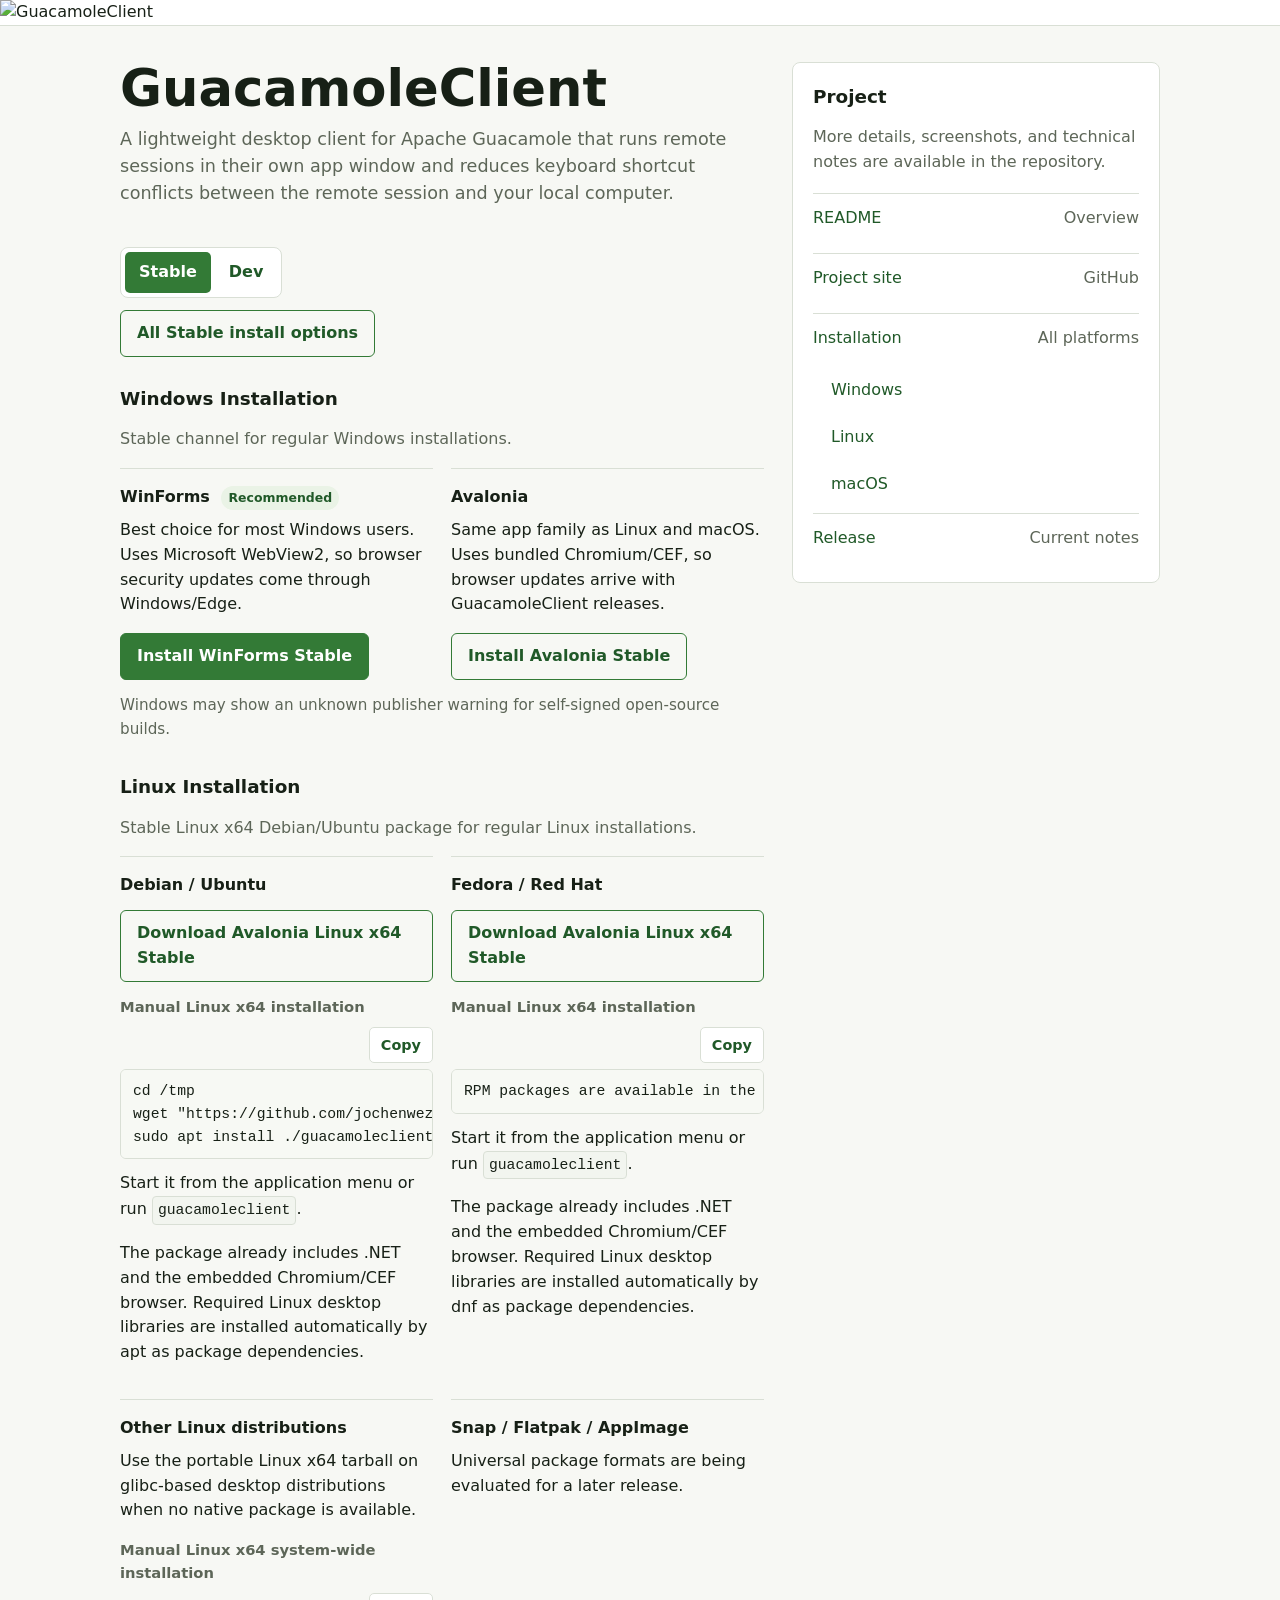
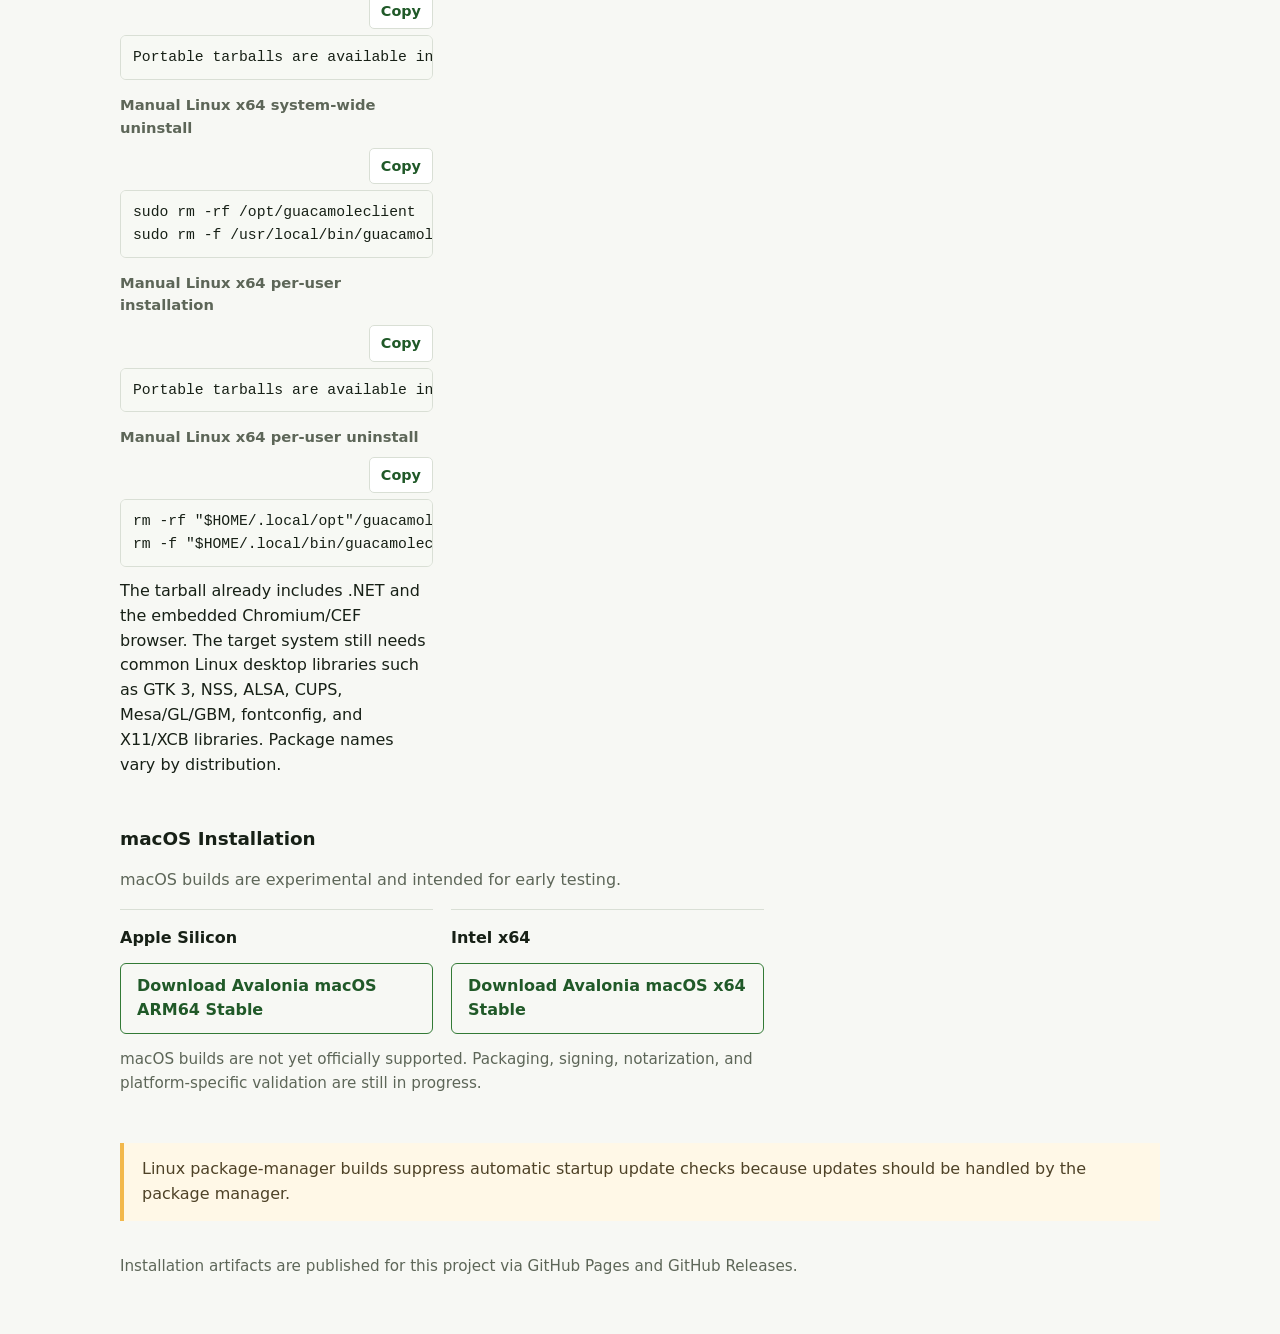
==== docs/clickonce/index.html @ 6670139f "Add all install options release link" ====
<!doctype html>
<html lang="en">
  <head>
    <meta charset="utf-8" />
    <meta name="viewport" content="width=device-width, initial-scale=1" />
    <link rel="icon" href="./favicon.ico" sizes="any" />
    <link rel="icon" href="./favicon.svg" type="image/svg+xml" />
    <link rel="apple-touch-icon" href="./apple-touch-icon.png" />
    <link rel="manifest" href="./site.webmanifest" />
    <title>GuacamoleClient</title>
    <style>
      :root {
        color-scheme: light;
        --ink: #172016;
        --muted: #5d6658;
        --line: #d9dfd5;
        --page: #f7f8f4;
        --panel: #ffffff;
        --green: #337a36;
        --green-dark: #205928;
        --gold: #f2b84b;
      }

      * {
        box-sizing: border-box;
      }

      body {
        margin: 0;
        background: var(--page);
        color: var(--ink);
        font-family: "Segoe UI", system-ui, -apple-system, BlinkMacSystemFont, sans-serif;
        line-height: 1.55;
      }

      a {
        color: var(--green-dark);
      }

      .hero {
        border-bottom: 1px solid var(--line);
        background: var(--panel);
      }

      .hero img {
        display: block;
        width: min(100%, 1280px);
        height: auto;
        margin: 0 auto;
      }

      main {
        width: min(1040px, calc(100% - 32px));
        margin: 0 auto;
        padding: 36px 0 56px;
      }

      .intro {
        display: grid;
        grid-template-columns: minmax(0, 1.4fr) minmax(280px, 0.8fr);
        gap: 28px;
        align-items: start;
      }

      h1 {
        margin: 0 0 10px;
        font-size: clamp(2rem, 4vw, 3.7rem);
        line-height: 1.05;
        letter-spacing: 0;
      }

      h2 {
        margin: 0 0 14px;
        font-size: 1.15rem;
      }

      p {
        margin: 0 0 16px;
      }

      .lead {
        max-width: 68ch;
        color: var(--muted);
        font-size: 1.1rem;
      }

      .actions {
        display: flex;
        flex-wrap: wrap;
        gap: 12px;
        margin-top: 12px;
      }

      .windows-options {
        display: grid;
        grid-template-columns: repeat(auto-fit, minmax(260px, 1fr));
        gap: 18px;
        margin-top: 16px;
      }

      .client-option {
        border-top: 1px solid var(--line);
        padding-top: 16px;
      }

      .client-option h3 {
        margin: 0 0 8px;
        font-size: 1rem;
      }

      .badge {
        display: inline-block;
        margin-left: 6px;
        padding: 2px 7px;
        border-radius: 999px;
        background: #eaf3e6;
        color: var(--green-dark);
        font-size: 0.78rem;
        font-weight: 700;
      }

      .channel-tabs {
        display: inline-flex;
        gap: 4px;
        margin: 24px 0 0;
        padding: 4px;
        border: 1px solid var(--line);
        border-radius: 8px;
        background: var(--panel);
      }

      .channel-tab {
        min-height: 38px;
        padding: 8px 14px;
        border: 0;
        border-radius: 5px;
        background: transparent;
        color: var(--green-dark);
        cursor: pointer;
        font: inherit;
        font-weight: 650;
      }

      .channel-tab[aria-selected="true"] {
        background: var(--green);
        color: #fff;
      }

      .button {
        display: inline-flex;
        align-items: center;
        justify-content: center;
        min-height: 44px;
        padding: 10px 16px;
        border: 1px solid var(--green);
        border-radius: 6px;
        background: var(--green);
        color: #fff;
        font-weight: 650;
        text-decoration: none;
      }

      .button.secondary {
        background: transparent;
        color: var(--green-dark);
      }

      .update-status {
        margin: 0 0 14px;
        color: var(--green);
        font-weight: 700;
      }

      .panel {
        border: 1px solid var(--line);
        border-radius: 8px;
        background: var(--panel);
        padding: 20px;
      }

      .panel p {
        color: var(--muted);
      }

      .install {
        margin-top: 28px;
      }

      .linux-install {
        margin-top: 32px;
      }

      .channel-summary {
        margin-bottom: 12px;
        color: var(--muted);
      }

      .inline-note {
        margin-top: 14px;
        color: var(--muted);
        font-size: 0.95rem;
      }

      .distro-grid {
        display: grid;
        grid-template-columns: repeat(auto-fit, minmax(260px, 1fr));
        gap: 18px;
        margin-top: 16px;
      }

      .distro {
        border-top: 1px solid var(--line);
        padding-top: 16px;
      }

      .distro h3 {
        margin: 0 0 8px;
        font-size: 1rem;
      }

      .command-title {
        margin: 14px 0 4px;
        color: var(--muted);
        font-size: 0.92rem;
        font-weight: 700;
      }

      .command-header {
        display: flex;
        justify-content: flex-end;
        margin: 8px 0 -6px;
      }

      .copy-button {
        min-height: 34px;
        padding: 6px 11px;
        border: 1px solid var(--line);
        border-radius: 5px;
        background: var(--panel);
        color: var(--green-dark);
        cursor: pointer;
        font: inherit;
        font-size: 0.9rem;
        font-weight: 650;
      }

      .copy-button:focus-visible {
        outline: 3px solid rgba(51, 122, 54, 0.28);
        outline-offset: 2px;
      }

      code {
        display: inline-block;
        max-width: 100%;
        padding: 2px 5px;
        border: 1px solid var(--line);
        border-radius: 4px;
        background: #f2f5ef;
        overflow-wrap: anywhere;
        font-family: "Cascadia Mono", "Consolas", monospace;
        font-size: 0.92em;
      }

      pre {
        margin: 12px 0;
        max-width: 100%;
        overflow-x: auto;
        border: 1px solid var(--line);
        border-radius: 6px;
        background: #f7f9f4;
        padding: 10px 12px;
      }

      pre code {
        display: block;
        border: 0;
        padding: 0;
        background: transparent;
        white-space: pre;
        overflow-wrap: normal;
      }

      ol {
        margin: 8px 0 0;
        padding-left: 22px;
      }

      li {
        margin-bottom: 8px;
      }

      .links {
        display: grid;
        gap: 10px;
        margin-top: 18px;
      }

      .links a {
        display: flex;
        justify-content: space-between;
        gap: 18px;
        padding: 12px 0;
        border-top: 1px solid var(--line);
        text-decoration: none;
      }

      .links a.sub-link {
        padding: 6px 0 6px 18px;
        border-top: 0;
      }

      .links span {
        color: var(--muted);
      }

      .note {
        margin-top: 32px;
        border-left: 4px solid var(--gold);
        padding: 14px 18px;
        background: #fff8e7;
        color: #4e4227;
      }

      footer {
        margin-top: 34px;
        color: var(--muted);
        font-size: 0.95rem;
      }

      @media (max-width: 760px) {
        .intro {
          grid-template-columns: 1fr;
        }

        main {
          width: min(100% - 24px, 1040px);
          padding-top: 24px;
        }
      }
    </style>
  </head>
  <body>
    <header class="hero">
      <img src="./assets/guac-client-app_banner_1280x640.png" alt="GuacamoleClient" />
    </header>

    <main>
      <section class="intro" aria-labelledby="page-title">
        <div>
          <h1 id="page-title">GuacamoleClient</h1>
          <p class="lead">
            A lightweight desktop client for Apache Guacamole that runs remote sessions in their own app window and reduces keyboard shortcut conflicts between the remote session and your local computer.
          </p>

          <div class="channel-tabs" role="tablist" aria-label="Installation channel">
            <button id="channel-stable" class="channel-tab" type="button" role="tab" aria-selected="true" data-select-channel="stable">Stable</button>
            <button id="channel-dev" class="channel-tab" type="button" role="tab" aria-selected="false" data-select-channel="dev">Dev</button>
          </div>
          <div class="actions">
            <a id="all-install-options-link" class="button secondary" href="https://github.com/jochenwezel/GuacamoleClient/releases">All install options</a>
          </div>

          <section class="install" aria-labelledby="windows-install-title">
            <p id="update-status" class="update-status" hidden></p>
            <h2 id="windows-install-title">Windows Installation</h2>
            <p id="windows-channel-summary" class="channel-summary">Stable channel for regular Windows installations.</p>
            <div class="windows-options" aria-label="Windows installation options">
              <section class="client-option" aria-labelledby="windows-winforms-title">
                <h3 id="windows-winforms-title">WinForms <span class="badge">Recommended</span></h3>
                <p>Best choice for most Windows users. Uses Microsoft WebView2, so browser security updates come through Windows/Edge.</p>
                <div class="actions">
                  <a id="install-clickonce" class="button" data-channel-link="winforms" href="./clickonce/stable/GuacamoleClient.application">Install WinForms Stable</a>
                </div>
              </section>
              <section class="client-option" aria-labelledby="windows-avalonia-title">
                <h3 id="windows-avalonia-title">Avalonia</h3>
                <p>Same app family as Linux and macOS. Uses bundled Chromium/CEF, so browser updates arrive with GuacamoleClient releases.</p>
                <div class="actions">
                  <a id="windows-avalonia-link" class="button secondary" href="./clickonce/avalonia/stable/GuacamoleClient-Avalonia.application">Install Avalonia Stable</a>
                </div>
              </section>
            </div>
            <p class="inline-note">Windows may show an unknown publisher warning for self-signed open-source builds.</p>
          </section>

          <section class="linux-install" aria-labelledby="linux-install-title">
            <h2 id="linux-install-title">Linux Installation</h2>
            <p id="linux-channel-summary" class="channel-summary">Stable Debian/Ubuntu package for regular Linux installations.</p>
            <div class="distro-grid">
              <section class="distro" aria-labelledby="linux-debian-title">
                <h3 id="linux-debian-title">Debian / Ubuntu</h3>
                <div class="actions">
                  <a id="linux-release-link" class="button secondary" href="https://github.com/jochenwezel/GuacamoleClient/releases">Download Avalonia Linux x64 Stable</a>
                </div>
                <p class="command-title">Manual Linux x64 installation</p>
                <div class="command-header">
                  <button id="copy-linux-command" class="copy-button" type="button" data-default-label="Copy" data-copied-label="Copied">Copy</button>
                </div>
                <pre><code id="linux-debian-command" data-fallback-stable-command='cd /tmp
wget "https://github.com/jochenwezel/GuacamoleClient/releases/download/__AVALONIA_DEB_RELEASE_TAG__/guacamoleclient-avalonia___AVALONIA_DEB_VERSION___amd64.deb"
sudo apt install ./guacamoleclient-avalonia___AVALONIA_DEB_VERSION___amd64.deb' data-fallback-dev-command='Open the latest preview release on GitHub and download the guacamoleclient-avalonia_*_amd64.deb asset.
Then run:
sudo apt install ./guacamoleclient-avalonia_*_amd64.deb'>cd /tmp
wget "https://github.com/jochenwezel/GuacamoleClient/releases/download/__AVALONIA_DEB_RELEASE_TAG__/guacamoleclient-avalonia___AVALONIA_DEB_VERSION___amd64.deb"
sudo apt install ./guacamoleclient-avalonia___AVALONIA_DEB_VERSION___amd64.deb</code></pre>
                <p>Start it from the application menu or run <code>guacamoleclient</code>.</p>
                <p>The package already includes .NET and the embedded Chromium/CEF browser. Required Linux desktop libraries are installed automatically by apt as package dependencies.</p>
              </section>

              <section class="distro" aria-labelledby="linux-rpm-title">
                <h3 id="linux-rpm-title">Fedora / Red Hat</h3>
                <div class="actions">
                  <a id="linux-rpm-release-link" class="button secondary" href="https://github.com/jochenwezel/GuacamoleClient/releases">Download Avalonia Linux x64 Dev</a>
                </div>
                <p class="command-title">Manual Linux x64 installation</p>
                <div class="command-header">
                  <button id="copy-linux-rpm-command" class="copy-button" type="button" data-default-label="Copy" data-copied-label="Copied">Copy</button>
                </div>
                <pre><code id="linux-rpm-command" data-fallback-stable-command='RPM packages are available in the Dev channel for testing. Stable RPM packages will appear here after the next Stable release.' data-fallback-dev-command='Open the latest preview release on GitHub and download the guacamoleclient-avalonia-*.x86_64.rpm asset.
Then run:
sudo dnf install ./guacamoleclient-avalonia-*.x86_64.rpm'>RPM packages are available in the Dev channel for testing. Stable RPM packages will appear here after the next Stable release.</code></pre>
                <p>Start it from the application menu or run <code>guacamoleclient</code>.</p>
                <p>The package already includes .NET and the embedded Chromium/CEF browser. Required Linux desktop libraries are installed automatically by dnf as package dependencies.</p>
              </section>

              <section class="distro" aria-labelledby="linux-arch-title">
                <h3 id="linux-arch-title">Other Linux distributions</h3>
                <p>Use the portable Linux x64 tarball on glibc-based desktop distributions when no native package is available.</p>
                <p class="command-title">Manual Linux x64 system-wide installation</p>
                <div class="command-header">
                  <button id="copy-linux-tarball-command" class="copy-button" type="button" data-default-label="Copy" data-copied-label="Copied">Copy</button>
                </div>
                <pre><code id="linux-tarball-command" data-fallback-stable-command='Portable tarballs are available in the Dev channel for testing. Stable tarballs will appear here after the next Stable release.' data-fallback-dev-command='Open the latest preview release on GitHub and download the guacamoleclient-avalonia-linux-x64-*.tar.gz asset.
Then extract it and run:
sudo mkdir -p /opt/guacamoleclient
sudo tar -xzf guacamoleclient-avalonia-linux-x64-*.tar.gz -C /opt/guacamoleclient --strip-components=1
sudo ln -sfn /opt/guacamoleclient/guacamoleclient /usr/local/bin/guacamoleclient
guacamoleclient'>Portable tarballs are available in the Dev channel for testing. Stable tarballs will appear here after the next Stable release.</code></pre>
                <p class="command-title">Manual Linux x64 system-wide uninstall</p>
                <div class="command-header">
                  <button id="copy-linux-tarball-uninstall-command" class="copy-button" type="button" data-default-label="Copy" data-copied-label="Copied">Copy</button>
                </div>
                <pre><code id="linux-tarball-uninstall-command">sudo rm -rf /opt/guacamoleclient
sudo rm -f /usr/local/bin/guacamoleclient</code></pre>
                <p class="command-title">Manual Linux x64 per-user installation</p>
                <div class="command-header">
                  <button id="copy-linux-tarball-user-command" class="copy-button" type="button" data-default-label="Copy" data-copied-label="Copied">Copy</button>
                </div>
                <pre><code id="linux-tarball-user-command" data-fallback-stable-command='Portable tarballs are available in the Dev channel for testing. Stable tarballs will appear here after the next Stable release.' data-fallback-dev-command='Open the latest preview release on GitHub and download the guacamoleclient-avalonia-linux-x64-*.tar.gz asset.
Then extract it and run:
mkdir -p "$HOME/.local/opt" "$HOME/.local/bin"
tar -xzf guacamoleclient-avalonia-linux-x64-*.tar.gz -C "$HOME/.local/opt"
ln -sfn "$HOME/.local/opt"/guacamoleclient-avalonia-linux-x64-*/guacamoleclient "$HOME/.local/bin/guacamoleclient"
"$HOME/.local/bin/guacamoleclient"'>Portable tarballs are available in the Dev channel for testing. Stable tarballs will appear here after the next Stable release.</code></pre>
                <p class="command-title">Manual Linux x64 per-user uninstall</p>
                <div class="command-header">
                  <button id="copy-linux-tarball-user-uninstall-command" class="copy-button" type="button" data-default-label="Copy" data-copied-label="Copied">Copy</button>
                </div>
                <pre><code id="linux-tarball-user-uninstall-command">rm -rf "$HOME/.local/opt"/guacamoleclient-avalonia-linux-x64-*
rm -f "$HOME/.local/bin/guacamoleclient"</code></pre>
                <p>The tarball already includes .NET and the embedded Chromium/CEF browser. The target system still needs common Linux desktop libraries such as GTK 3, NSS, ALSA, CUPS, Mesa/GL/GBM, fontconfig, and X11/XCB libraries. Package names vary by distribution.</p>
              </section>

              <section class="distro" aria-labelledby="linux-universal-title">
                <h3 id="linux-universal-title">Snap / Flatpak / AppImage</h3>
                <p>Universal package formats are being evaluated for a later release.</p>
              </section>
            </div>
          </section>

          <section class="linux-install" aria-labelledby="macos-install-title">
            <h2 id="macos-install-title">macOS Installation</h2>
            <p id="macos-channel-summary" class="channel-summary">macOS builds are experimental and intended for early testing.</p>
            <div class="distro-grid">
              <section class="distro" aria-labelledby="macos-arm64-title">
                <h3 id="macos-arm64-title">Apple Silicon</h3>
                <div class="actions">
                  <a id="macos-arm64-link" class="button secondary" href="https://github.com/jochenwezel/GuacamoleClient/releases">Download Avalonia macOS ARM64 Stable</a>
                </div>
              </section>

              <section class="distro" aria-labelledby="macos-x64-title">
                <h3 id="macos-x64-title">Intel x64</h3>
                <div class="actions">
                  <a id="macos-x64-link" class="button secondary" href="https://github.com/jochenwezel/GuacamoleClient/releases">Download Avalonia macOS x64 Stable</a>
                </div>
              </section>
            </div>
            <p class="inline-note">macOS builds are not yet officially supported. Packaging, signing, notarization, and platform-specific validation are still in progress.</p>
          </section>
        </div>

        <aside class="panel" aria-labelledby="resources-title">
          <h2 id="resources-title">Project</h2>
          <p>More details, screenshots, and technical notes are available in the repository.</p>
          <div class="links">
            <a href="https://github.com/jochenwezel/GuacamoleClient#readme">README <span>Overview</span></a>
            <a href="https://github.com/jochenwezel/GuacamoleClient">Project site <span>GitHub</span></a>
            <a href="./INSTALL.md">Installation <span>All platforms</span></a>
            <a class="sub-link" href="./install-windows.md">Windows</a>
            <a class="sub-link" href="./install-linux.md">Linux</a>
            <a class="sub-link" href="./install-mac.md">macOS</a>
            <a href="./RELEASE.md">Release <span>Current notes</span></a>
          </div>
        </aside>
      </section>

      <section class="note" aria-label="Linux package-manager note">
        Linux package-manager builds suppress automatic startup update checks because updates should be handled by the package manager.
      </section>

      <footer>
        Installation artifacts are published for this project via GitHub Pages and GitHub Releases.
      </footer>
    </main>
    <script>
      (() => {
        const params = new URLSearchParams(window.location.search);
        const statusEl = document.getElementById("update-status");
        const channelTabs = Array.from(document.querySelectorAll("[data-select-channel]"));
        const allInstallOptionsLink = document.getElementById("all-install-options-link");
        const clickOnceButton = document.getElementById("install-clickonce");
        const windowsAvaloniaLink = document.getElementById("windows-avalonia-link");
        const windowsSummary = document.getElementById("windows-channel-summary");
        const linuxSummary = document.getElementById("linux-channel-summary");
        const macosSummary = document.getElementById("macos-channel-summary");
        const linuxCommand = document.getElementById("linux-debian-command");
        const linuxRpmCommand = document.getElementById("linux-rpm-command");
        const linuxTarballCommand = document.getElementById("linux-tarball-command");
        const linuxTarballUserCommand = document.getElementById("linux-tarball-user-command");
        const linuxTarballUninstallCommand = document.getElementById("linux-tarball-uninstall-command");
        const linuxTarballUserUninstallCommand = document.getElementById("linux-tarball-user-uninstall-command");
        const linuxReleaseLink = document.getElementById("linux-release-link");
        const linuxRpmReleaseLink = document.getElementById("linux-rpm-release-link");
        const macosArm64Link = document.getElementById("macos-arm64-link");
        const macosX64Link = document.getElementById("macos-x64-link");
        const copyLinuxCommandButton = document.getElementById("copy-linux-command");
        const copyLinuxRpmCommandButton = document.getElementById("copy-linux-rpm-command");
        const copyLinuxTarballCommandButton = document.getElementById("copy-linux-tarball-command");
        const copyLinuxTarballUserCommandButton = document.getElementById("copy-linux-tarball-user-command");
        const copyLinuxTarballUninstallCommandButton = document.getElementById("copy-linux-tarball-uninstall-command");
        const copyLinuxTarballUserUninstallCommandButton = document.getElementById("copy-linux-tarball-user-uninstall-command");
        const requestedChannel = params.get("channel") === "dev" ? "dev" : "stable";

        let updateMetadata = null;

        const channelText = {
          stable: {
            clickOnceLabel: "Install WinForms Stable",
            windowsSummary: "Stable channel for regular Windows installations.",
            linuxSummary: "Stable Linux x64 Debian/Ubuntu package for regular Linux installations.",
            macosSummary: "macOS builds are experimental and intended for early testing.",
            linuxCommand: linuxCommand?.dataset.fallbackStableCommand || "",
            linuxRpmCommand: linuxRpmCommand?.dataset.fallbackStableCommand || "",
            linuxTarballCommand: linuxTarballCommand?.dataset.fallbackStableCommand || "",
            linuxTarballUserCommand: linuxTarballUserCommand?.dataset.fallbackStableCommand || "",
          },
          dev: {
            clickOnceLabel: "Install WinForms Dev",
            windowsSummary: "Dev channel for preview builds and testing.",
            linuxSummary: "Dev Linux x64 builds are published as preview release assets for testing.",
            macosSummary: "macOS builds are experimental and intended for early testing.",
            linuxCommand: linuxCommand?.dataset.fallbackDevCommand || "",
            linuxRpmCommand: linuxRpmCommand?.dataset.fallbackDevCommand || "",
            linuxTarballCommand: linuxTarballCommand?.dataset.fallbackDevCommand || "",
            linuxTarballUserCommand: linuxTarballUserCommand?.dataset.fallbackDevCommand || "",
          },
        };

        const compareVersions = (left, right) => {
          const a = String(left || "").split(".").map(value => Number.parseInt(value, 10) || 0);
          const b = String(right || "").split(".").map(value => Number.parseInt(value, 10) || 0);
          const maxLength = Math.max(a.length, b.length);

          for (let index = 0; index < maxLength; index += 1) {
            const diff = (a[index] || 0) - (b[index] || 0);
            if (diff !== 0) {
              return diff > 0 ? 1 : -1;
            }
          }

          return 0;
        };

        const buildLinuxDebCommand = deployment => {
          const packageUrl = deployment?.packageUrl;
          const packageFileName = deployment?.packageFileName;
          if (!packageUrl || !packageFileName) {
            return null;
          }

          return `cd /tmp
wget "${packageUrl}"
sudo apt install ./${packageFileName}`;
        };

        const hasUsablePackageDeployment = deployment => {
          const packageUrl = deployment?.packageUrl || "";
          const packageFileName = deployment?.packageFileName || "";
          const releaseTag = deployment?.releaseTag || "";

          return packageUrl
            && packageFileName
            && !packageUrl.includes("vunknown")
            && !packageFileName.includes("unknown")
            && releaseTag !== "vunknown";
        };

        const buildReleaseUrl = version => {
          if (!version || version === "unknown") {
            return "https://github.com/jochenwezel/GuacamoleClient/releases";
          }

          return `https://github.com/jochenwezel/GuacamoleClient/releases/tag/${version}`;
        };

        const buildLinuxRpmCommand = deployment => {
          if (!hasUsablePackageDeployment(deployment)) {
            return null;
          }

          const packageUrl = deployment.packageUrl;
          const packageFileName = deployment.packageFileName;
          return `cd /tmp
wget "${packageUrl}"
sudo dnf install ./${packageFileName}`;
        };

        const buildLinuxTarballCommand = deployment => {
          if (!hasUsablePackageDeployment(deployment)) {
            return null;
          }

          const packageUrl = deployment.packageUrl;
          const packageFileName = deployment.packageFileName;
          const directoryName = packageFileName.replace(/\.tar\.gz$/, "");
          return `cd /tmp
wget "${packageUrl}"
sudo mkdir -p /opt/guacamoleclient
sudo tar -xzf ${packageFileName} -C /opt/guacamoleclient --strip-components=1
sudo ln -sfn /opt/guacamoleclient/guacamoleclient /usr/local/bin/guacamoleclient
guacamoleclient`;
        };

        const buildLinuxTarballUserCommand = deployment => {
          if (!hasUsablePackageDeployment(deployment)) {
            return null;
          }

          const packageUrl = deployment.packageUrl;
          const packageFileName = deployment.packageFileName;
          const directoryName = packageFileName.replace(/\.tar\.gz$/, "");
          return `cd /tmp
wget "${packageUrl}"
mkdir -p "$HOME/.local/opt" "$HOME/.local/bin"
tar -xzf ${packageFileName} -C "$HOME/.local/opt"
ln -sfn "$HOME/.local/opt/${directoryName}/guacamoleclient" "$HOME/.local/bin/guacamoleclient"
"$HOME/.local/bin/guacamoleclient"`;
        };

        const selectChannel = channel => {
          const selectedChannel = channel === "dev" ? "dev" : "stable";
          const text = channelText[selectedChannel];
          const winformsChannel = updateMetadata?.apps?.winforms?.channels?.[selectedChannel];
          const avaloniaChannel = updateMetadata?.apps?.avalonia?.channels?.[selectedChannel];
          const linuxDebDeployment = avaloniaChannel?.deployments?.["linux-deb-direct"];
          const linuxRpmDeployment = avaloniaChannel?.deployments?.["linux-rpm-direct"];
          const linuxTarballDeployment = avaloniaChannel?.deployments?.["linux-tarball-direct"];
          const macosArm64Deployment = avaloniaChannel?.deployments?.["macos-arm64-zip"];
          const macosX64Deployment = avaloniaChannel?.deployments?.["macos-x64-zip"];

          channelTabs.forEach(tab => {
            tab.setAttribute("aria-selected", tab.dataset.selectChannel === selectedChannel ? "true" : "false");
          });

          if (windowsSummary) {
            windowsSummary.textContent = winformsChannel?.version
              ? `${text.windowsSummary} Current version: v${winformsChannel.version}.`
              : text.windowsSummary;
          }

          if (linuxSummary) {
            linuxSummary.textContent = avaloniaChannel?.version
              ? `${text.linuxSummary} Current version: v${avaloniaChannel.version}.`
              : text.linuxSummary;
          }

          if (macosSummary) {
            macosSummary.textContent = avaloniaChannel?.version
              ? `${text.macosSummary} Current version: v${avaloniaChannel.version}.`
              : text.macosSummary;
          }

          if (allInstallOptionsLink) {
            const releaseVersion = avaloniaChannel?.version || winformsChannel?.version;
            const label = selectedChannel === "dev" ? "All Dev install options" : "All Stable install options";
            allInstallOptionsLink.textContent = releaseVersion
              ? `${label} v${releaseVersion}`
              : label;
            allInstallOptionsLink.href = buildReleaseUrl(releaseVersion);
          }

          if (clickOnceButton) {
            clickOnceButton.textContent = winformsChannel?.version
              ? `${text.clickOnceLabel} v${winformsChannel.version}`
              : text.clickOnceLabel;
            clickOnceButton.href = winformsChannel?.manifestUrl || `./clickonce/${selectedChannel}/GuacamoleClient.application`;
          }

          if (windowsAvaloniaLink) {
            const avaloniaClickOnceDeployment = avaloniaChannel?.deployments?.clickonce;
            const avaloniaLabel = selectedChannel === "dev" ? "Install Avalonia Dev" : "Install Avalonia Stable";
            windowsAvaloniaLink.textContent = avaloniaChannel?.version
              ? `${avaloniaLabel} v${avaloniaChannel.version}`
              : avaloniaLabel;
            windowsAvaloniaLink.href = avaloniaClickOnceDeployment?.manifestUrl || `./clickonce/avalonia/${selectedChannel}/GuacamoleClient-Avalonia.application`;
          }

          if (linuxCommand) {
            linuxCommand.textContent = buildLinuxDebCommand(linuxDebDeployment) || text.linuxCommand;
          }

          if (linuxRpmCommand) {
            linuxRpmCommand.textContent = buildLinuxRpmCommand(linuxRpmDeployment) || text.linuxRpmCommand;
          }

          if (linuxTarballCommand) {
            linuxTarballCommand.textContent = buildLinuxTarballCommand(linuxTarballDeployment) || text.linuxTarballCommand;
          }

          if (linuxTarballUserCommand) {
            linuxTarballUserCommand.textContent = buildLinuxTarballUserCommand(linuxTarballDeployment) || text.linuxTarballUserCommand;
          }

          if (linuxReleaseLink) {
            const linuxPackageLabel = selectedChannel === "dev" ? "Download Avalonia Linux x64 Dev" : "Download Avalonia Linux x64 Stable";
            linuxReleaseLink.textContent = linuxDebDeployment?.packageFileName && avaloniaChannel?.version
              ? `${linuxPackageLabel} v${avaloniaChannel.version} (.deb)`
              : linuxPackageLabel;
            linuxReleaseLink.href = linuxDebDeployment?.packageUrl || avaloniaChannel?.releasesUrl || "https://github.com/jochenwezel/GuacamoleClient/releases";
          }

          if (linuxRpmReleaseLink) {
            const linuxRpmPackageLabel = selectedChannel === "dev" ? "Download Avalonia Linux x64 Dev" : "Download Avalonia Linux x64 Stable";
            linuxRpmReleaseLink.textContent = hasUsablePackageDeployment(linuxRpmDeployment) && avaloniaChannel?.version
              ? `${linuxRpmPackageLabel} v${avaloniaChannel.version} (.rpm)`
              : linuxRpmPackageLabel;
            linuxRpmReleaseLink.href = hasUsablePackageDeployment(linuxRpmDeployment)
              ? linuxRpmDeployment.packageUrl
              : avaloniaChannel?.releasesUrl || "https://github.com/jochenwezel/GuacamoleClient/releases";
          }

          if (macosArm64Link) {
            const macosArm64Label = selectedChannel === "dev" ? "Download Avalonia macOS ARM64 Dev" : "Download Avalonia macOS ARM64 Stable";
            macosArm64Link.textContent = hasUsablePackageDeployment(macosArm64Deployment) && avaloniaChannel?.version
              ? `${macosArm64Label} v${avaloniaChannel.version} (.zip)`
              : macosArm64Label;
            macosArm64Link.href = hasUsablePackageDeployment(macosArm64Deployment)
              ? macosArm64Deployment.packageUrl
              : avaloniaChannel?.releasesUrl || "https://github.com/jochenwezel/GuacamoleClient/releases";
          }

          if (macosX64Link) {
            const macosX64Label = selectedChannel === "dev" ? "Download Avalonia macOS x64 Dev" : "Download Avalonia macOS x64 Stable";
            macosX64Link.textContent = hasUsablePackageDeployment(macosX64Deployment) && avaloniaChannel?.version
              ? `${macosX64Label} v${avaloniaChannel.version} (.zip)`
              : macosX64Label;
            macosX64Link.href = hasUsablePackageDeployment(macosX64Deployment)
              ? macosX64Deployment.packageUrl
              : avaloniaChannel?.releasesUrl || "https://github.com/jochenwezel/GuacamoleClient/releases";
          }
        };

        channelTabs.forEach(tab => {
          tab.addEventListener("click", () => {
            const selectedChannel = tab.dataset.selectChannel || "stable";
            selectChannel(selectedChannel);
          });
        });

        const copyText = async text => {
          if (navigator.clipboard?.writeText) {
            await navigator.clipboard.writeText(text);
            return;
          }

          const textarea = document.createElement("textarea");
          textarea.value = text;
          textarea.setAttribute("readonly", "");
          textarea.style.position = "fixed";
          textarea.style.left = "-9999px";
          document.body.appendChild(textarea);
          textarea.select();
          document.execCommand("copy");
          textarea.remove();
        };

        const wireCopyButton = (button, commandElement) => {
          button?.addEventListener("click", async () => {
            const command = commandElement?.textContent || "";
            if (!command.trim()) {
              return;
            }

            try {
              await copyText(command);
              button.textContent = button.dataset.copiedLabel || "Copied";
              window.setTimeout(() => {
                button.textContent = button.dataset.defaultLabel || "Copy";
              }, 1800);
            } catch {
              button.textContent = "Copy failed";
            }
          });
        };

        copyLinuxCommandButton?.addEventListener("click", async () => {
          const command = linuxCommand?.textContent || "";
          if (!command.trim()) {
            return;
          }

          try {
            await copyText(command);
            copyLinuxCommandButton.textContent = copyLinuxCommandButton.dataset.copiedLabel || "Copied";
            window.setTimeout(() => {
              copyLinuxCommandButton.textContent = copyLinuxCommandButton.dataset.defaultLabel || "Copy";
            }, 1800);
          } catch {
            copyLinuxCommandButton.textContent = "Copy failed";
          }
        });

        copyLinuxRpmCommandButton?.addEventListener("click", async () => {
          const command = linuxRpmCommand?.textContent || "";
          if (!command.trim()) {
            return;
          }

          try {
            await copyText(command);
            copyLinuxRpmCommandButton.textContent = copyLinuxRpmCommandButton.dataset.copiedLabel || "Copied";
            window.setTimeout(() => {
              copyLinuxRpmCommandButton.textContent = copyLinuxRpmCommandButton.dataset.defaultLabel || "Copy";
            }, 1800);
          } catch {
            copyLinuxRpmCommandButton.textContent = "Copy failed";
          }
        });

        wireCopyButton(copyLinuxTarballCommandButton, linuxTarballCommand);
        wireCopyButton(copyLinuxTarballUserCommandButton, linuxTarballUserCommand);
        wireCopyButton(copyLinuxTarballUninstallCommandButton, linuxTarballUninstallCommand);
        wireCopyButton(copyLinuxTarballUserUninstallCommandButton, linuxTarballUserUninstallCommand);

        selectChannel(requestedChannel);

        fetch("./app-updates.json", { cache: "no-store" })
          .then(response => {
            if (!response.ok) {
              throw new Error("Unable to load app update metadata.");
            }
            return response.json();
          })
          .then(meta => {
            updateMetadata = meta;
            const channels = meta?.apps?.winforms?.channels;
            selectChannel(requestedChannel);

            if (params.get("app") !== "winforms-clickonce") {
              return;
            }

            const channel = params.get("channel");
            const installedVersion = params.get("version");
            const current = channel ? channels?.[channel] : null;
            if (!statusEl || !channel || !installedVersion || !current?.version) {
              return;
            }

            statusEl.hidden = false;
            statusEl.textContent = compareVersions(current.version, installedVersion) > 0
              ? "A new update is available."
              : "You've got the latest version.";
          })
          .catch(() => {
            // Keep the page usable even if metadata is temporarily unavailable.
          });
      })();
    </script>
  </body>
</html>
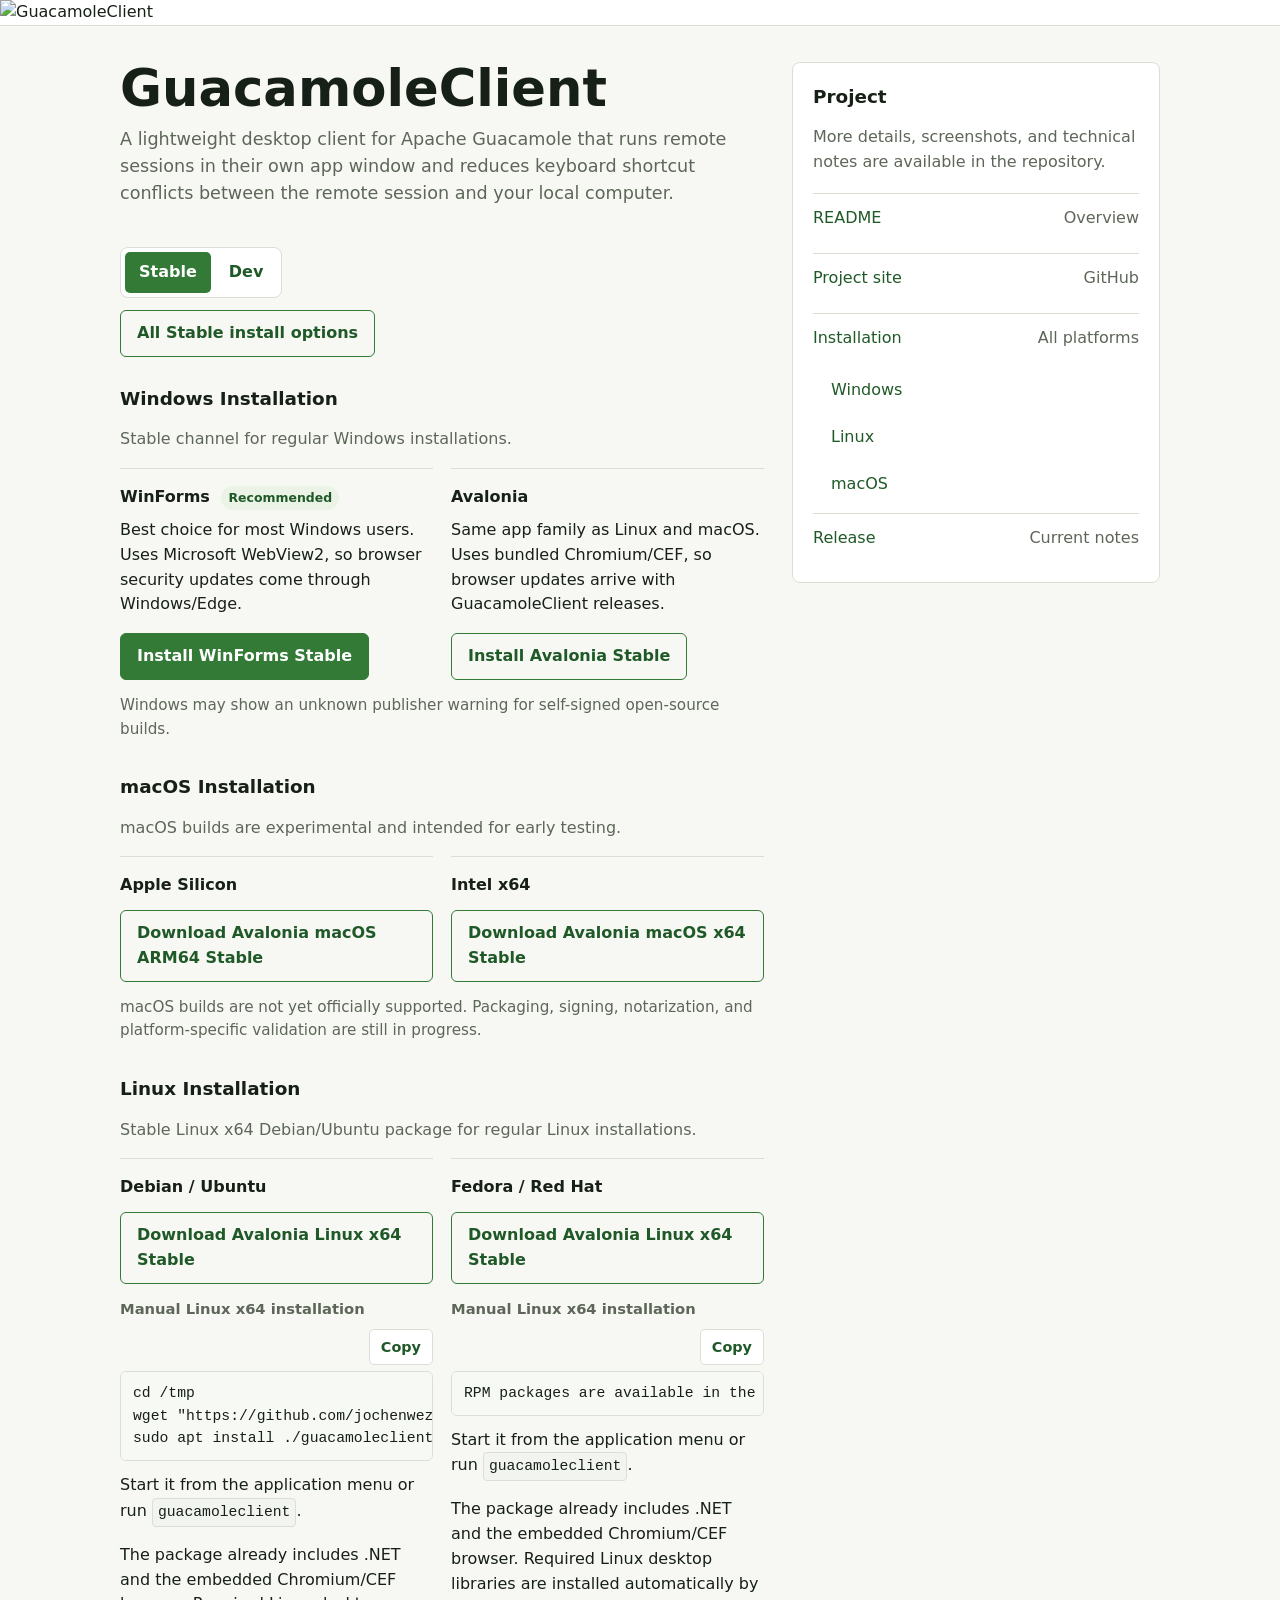
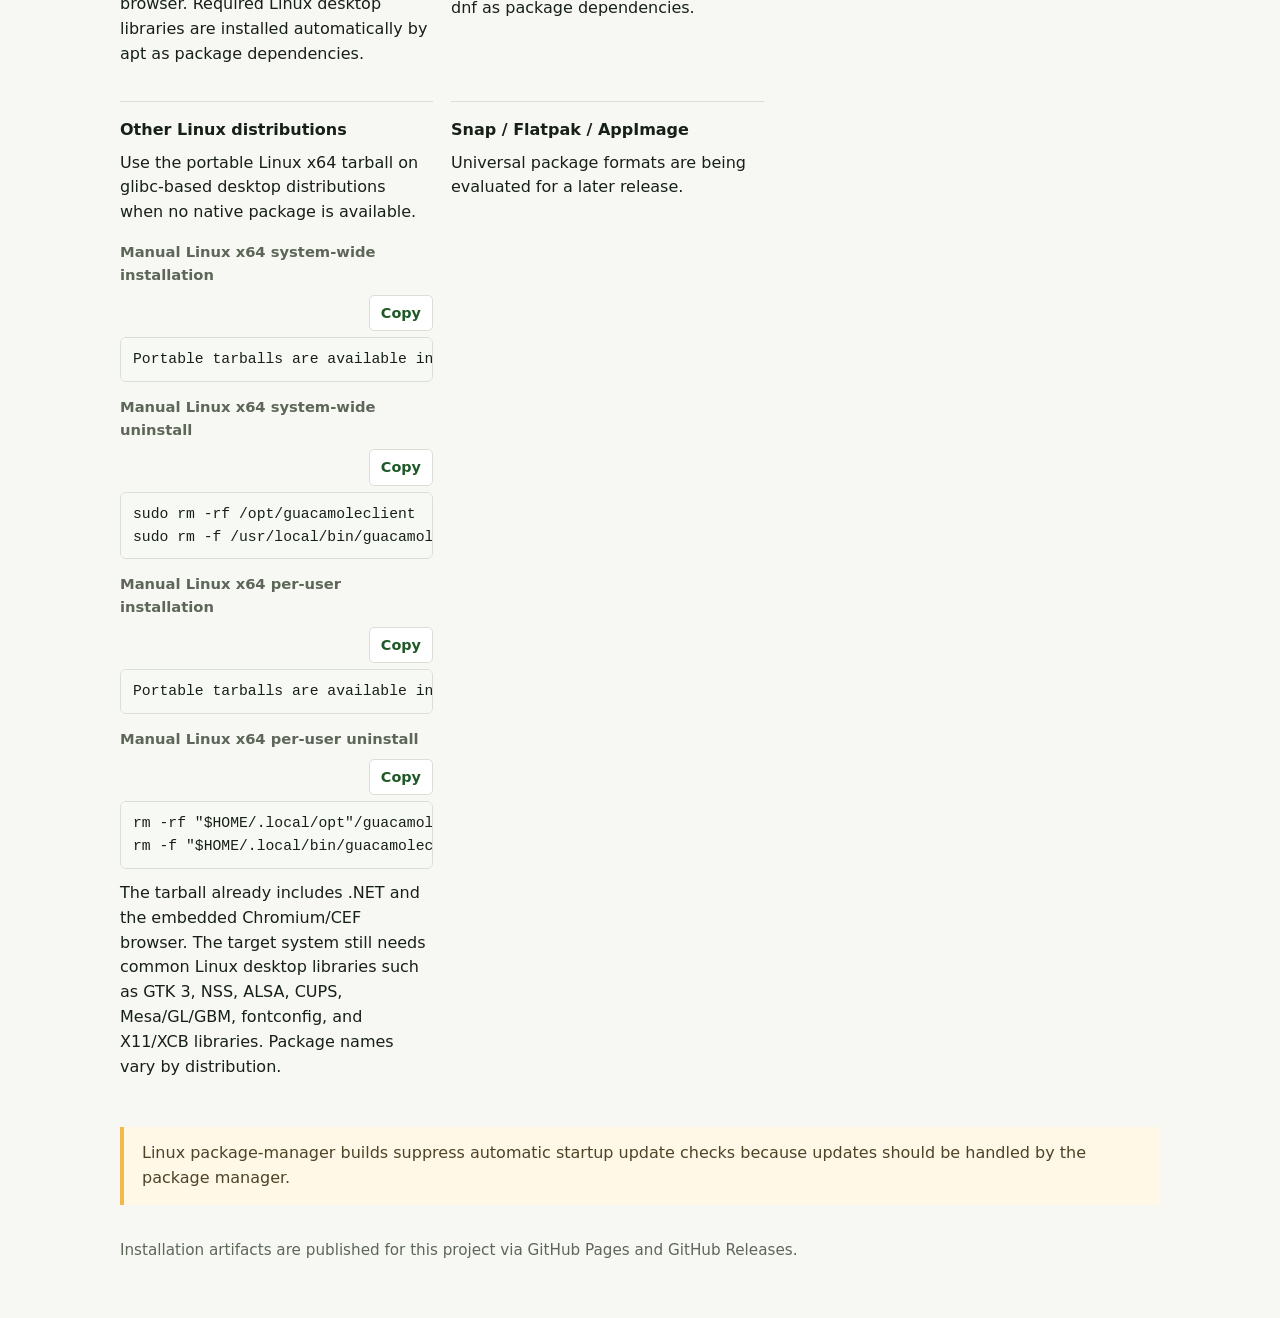
==== commit 35db8a0f: "Reorder install page platform sections" ====
--- a/docs/clickonce/index.html
+++ b/docs/clickonce/index.html
@@ -383,6 +383,27 @@
             <p class="inline-note">Windows may show an unknown publisher warning for self-signed open-source builds.</p>
           </section>
 
+          <section class="linux-install" aria-labelledby="macos-install-title">
+            <h2 id="macos-install-title">macOS Installation</h2>
+            <p id="macos-channel-summary" class="channel-summary">macOS builds are experimental and intended for early testing.</p>
+            <div class="distro-grid">
+              <section class="distro" aria-labelledby="macos-arm64-title">
+                <h3 id="macos-arm64-title">Apple Silicon</h3>
+                <div class="actions">
+                  <a id="macos-arm64-link" class="button secondary" href="https://github.com/jochenwezel/GuacamoleClient/releases">Download Avalonia macOS ARM64 Stable</a>
+                </div>
+              </section>
+
+              <section class="distro" aria-labelledby="macos-x64-title">
+                <h3 id="macos-x64-title">Intel x64</h3>
+                <div class="actions">
+                  <a id="macos-x64-link" class="button secondary" href="https://github.com/jochenwezel/GuacamoleClient/releases">Download Avalonia macOS x64 Stable</a>
+                </div>
+              </section>
+            </div>
+            <p class="inline-note">macOS builds are not yet officially supported. Packaging, signing, notarization, and platform-specific validation are still in progress.</p>
+          </section>
+
           <section class="linux-install" aria-labelledby="linux-install-title">
             <h2 id="linux-install-title">Linux Installation</h2>
             <p id="linux-channel-summary" class="channel-summary">Stable Debian/Ubuntu package for regular Linux installations.</p>
@@ -468,26 +489,6 @@
             </div>
           </section>
 
-          <section class="linux-install" aria-labelledby="macos-install-title">
-            <h2 id="macos-install-title">macOS Installation</h2>
-            <p id="macos-channel-summary" class="channel-summary">macOS builds are experimental and intended for early testing.</p>
-            <div class="distro-grid">
-              <section class="distro" aria-labelledby="macos-arm64-title">
-                <h3 id="macos-arm64-title">Apple Silicon</h3>
-                <div class="actions">
-                  <a id="macos-arm64-link" class="button secondary" href="https://github.com/jochenwezel/GuacamoleClient/releases">Download Avalonia macOS ARM64 Stable</a>
-                </div>
-              </section>
-
-              <section class="distro" aria-labelledby="macos-x64-title">
-                <h3 id="macos-x64-title">Intel x64</h3>
-                <div class="actions">
-                  <a id="macos-x64-link" class="button secondary" href="https://github.com/jochenwezel/GuacamoleClient/releases">Download Avalonia macOS x64 Stable</a>
-                </div>
-              </section>
-            </div>
-            <p class="inline-note">macOS builds are not yet officially supported. Packaging, signing, notarization, and platform-specific validation are still in progress.</p>
-          </section>
         </div>
 
         <aside class="panel" aria-labelledby="resources-title">
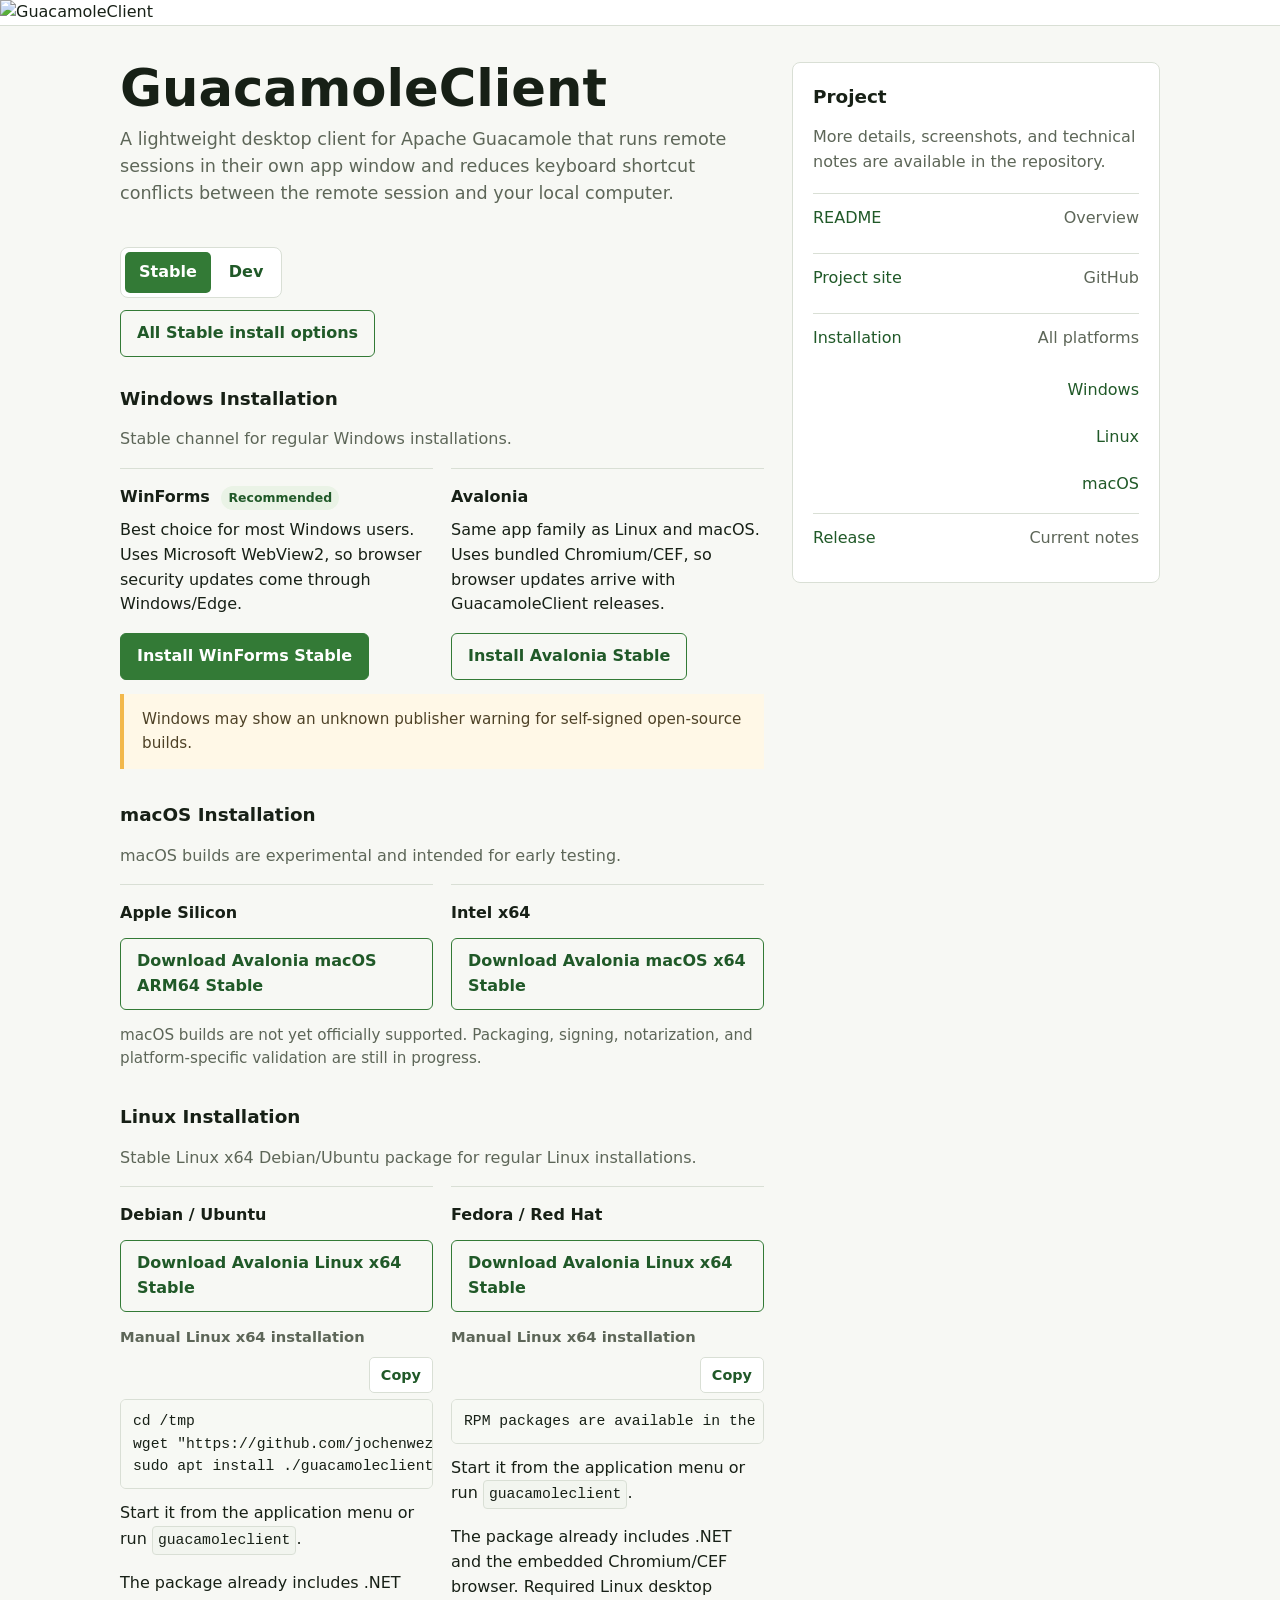
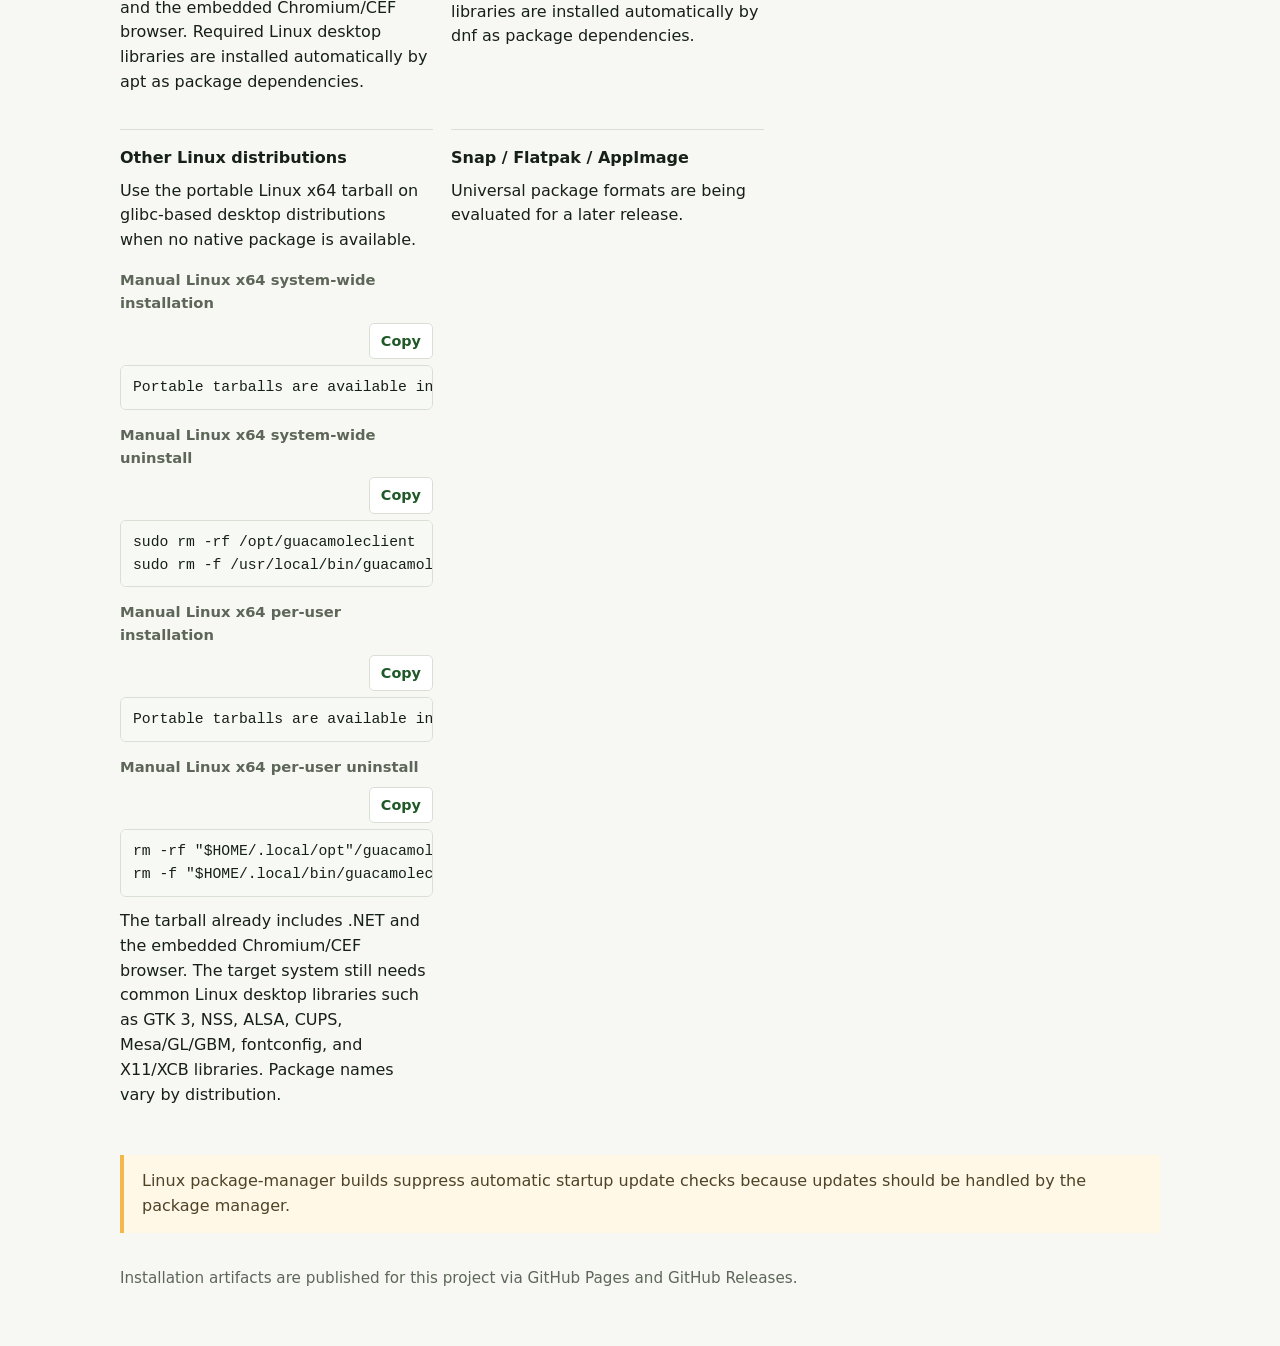
==== commit ecae9caf: "Polish install page notes and links" ====
--- a/docs/clickonce/index.html
+++ b/docs/clickonce/index.html
@@ -305,7 +305,8 @@
       }
 
       .links a.sub-link {
-        padding: 6px 0 6px 18px;
+        justify-content: flex-end;
+        padding: 6px 0;
         border-top: 0;
       }
 
@@ -319,6 +320,10 @@
         padding: 14px 18px;
         background: #fff8e7;
         color: #4e4227;
+      }
+
+      .note.inline-note {
+        margin-top: 14px;
       }
 
       footer {
@@ -380,7 +385,7 @@
                 </div>
               </section>
             </div>
-            <p class="inline-note">Windows may show an unknown publisher warning for self-signed open-source builds.</p>
+            <p class="note inline-note">Windows may show an unknown publisher warning for self-signed open-source builds.</p>
           </section>
 
           <section class="linux-install" aria-labelledby="macos-install-title">
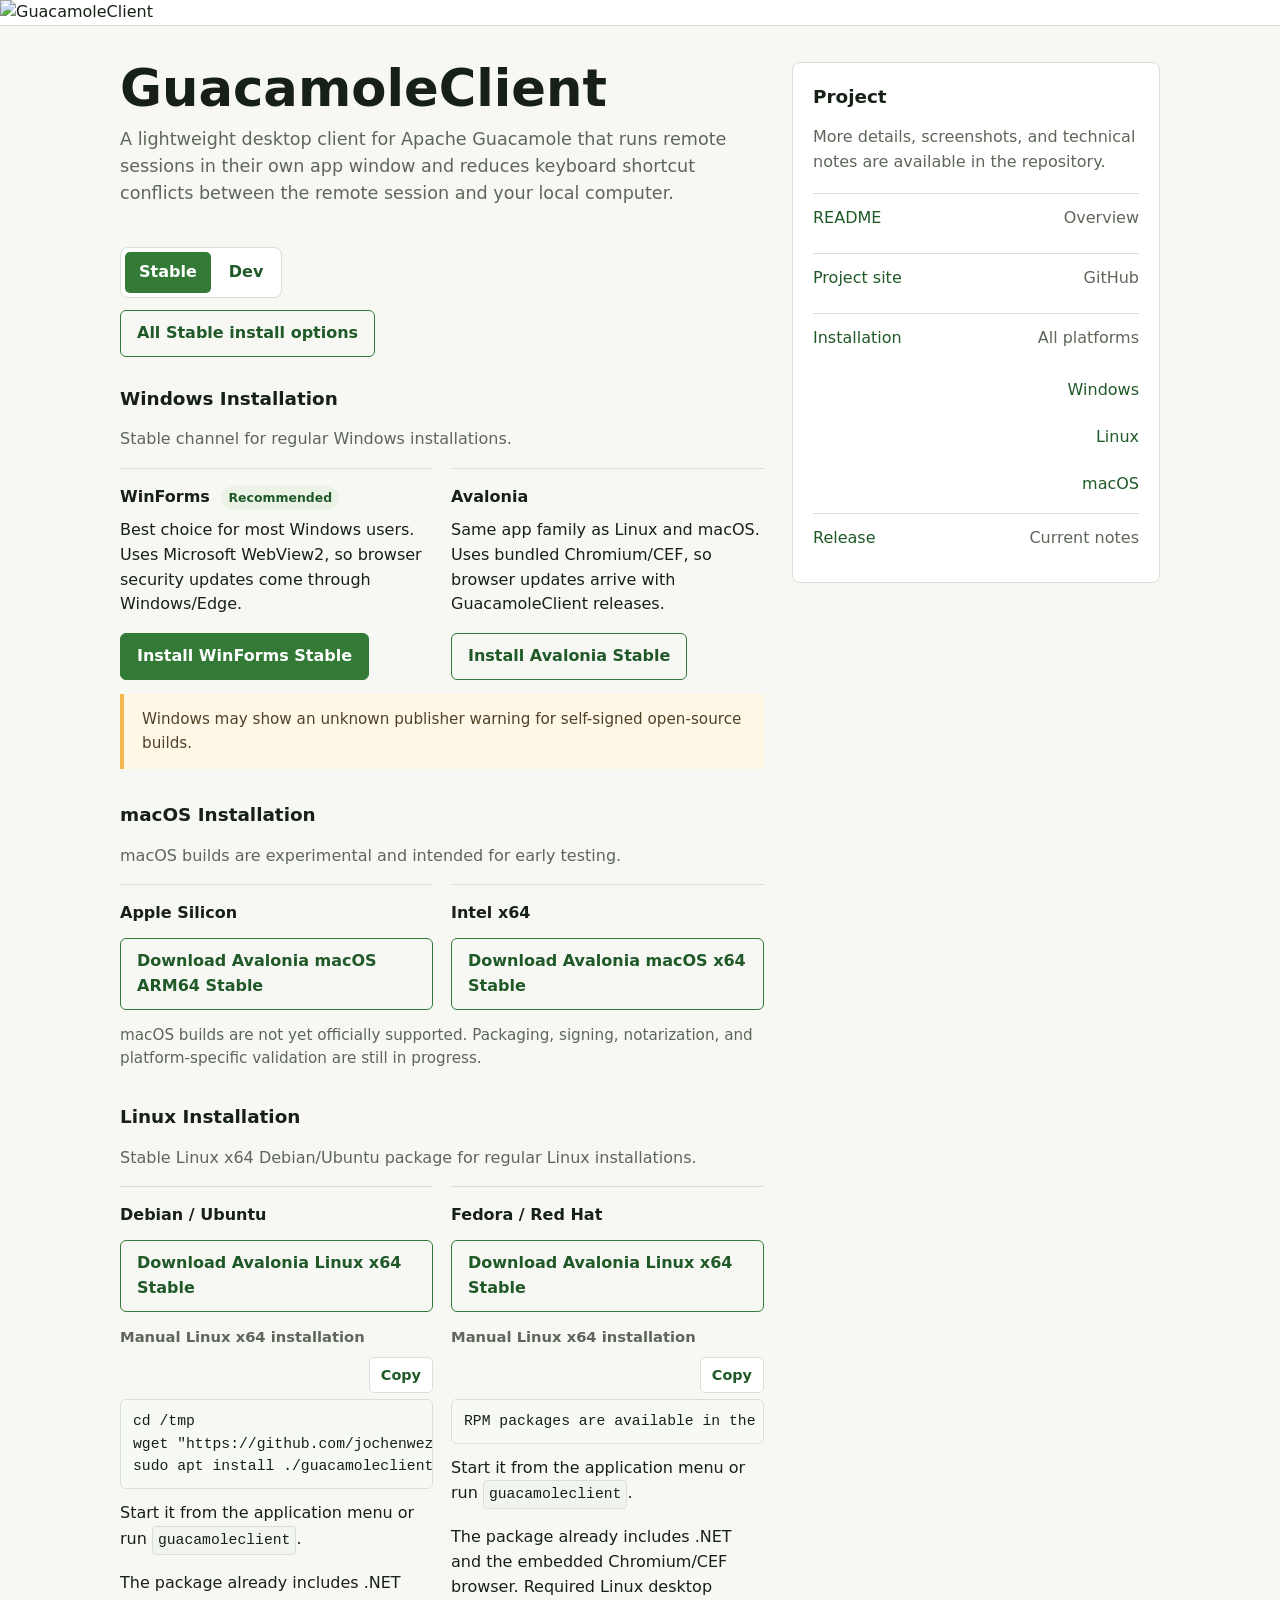
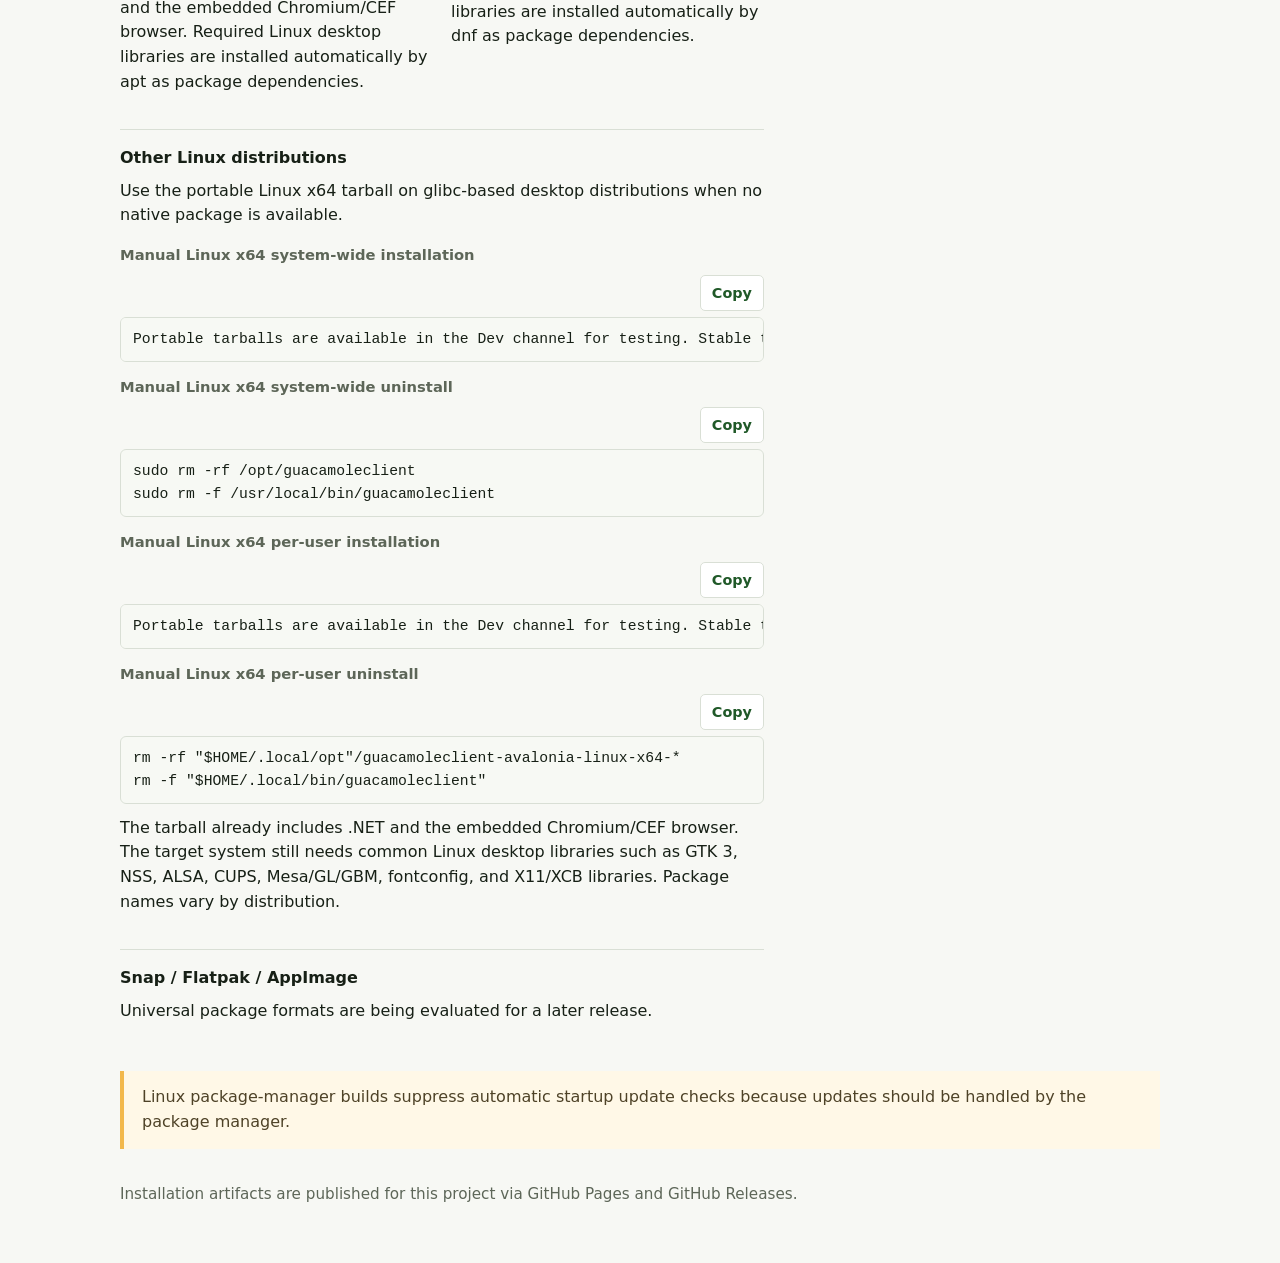
==== commit 585bfad0: "Widen secondary Linux install sections" ====
--- a/docs/clickonce/index.html
+++ b/docs/clickonce/index.html
@@ -213,6 +213,10 @@
         padding-top: 16px;
       }
 
+      .distro.wide {
+        grid-column: 1 / -1;
+      }
+
       .distro h3 {
         margin: 0 0 8px;
         font-size: 1rem;
@@ -449,7 +453,7 @@
                 <p>The package already includes .NET and the embedded Chromium/CEF browser. Required Linux desktop libraries are installed automatically by dnf as package dependencies.</p>
               </section>
 
-              <section class="distro" aria-labelledby="linux-arch-title">
+              <section class="distro wide" aria-labelledby="linux-arch-title">
                 <h3 id="linux-arch-title">Other Linux distributions</h3>
                 <p>Use the portable Linux x64 tarball on glibc-based desktop distributions when no native package is available.</p>
                 <p class="command-title">Manual Linux x64 system-wide installation</p>
@@ -487,7 +491,7 @@
                 <p>The tarball already includes .NET and the embedded Chromium/CEF browser. The target system still needs common Linux desktop libraries such as GTK 3, NSS, ALSA, CUPS, Mesa/GL/GBM, fontconfig, and X11/XCB libraries. Package names vary by distribution.</p>
               </section>
 
-              <section class="distro" aria-labelledby="linux-universal-title">
+              <section class="distro wide" aria-labelledby="linux-universal-title">
                 <h3 id="linux-universal-title">Snap / Flatpak / AppImage</h3>
                 <p>Universal package formats are being evaluated for a later release.</p>
               </section>
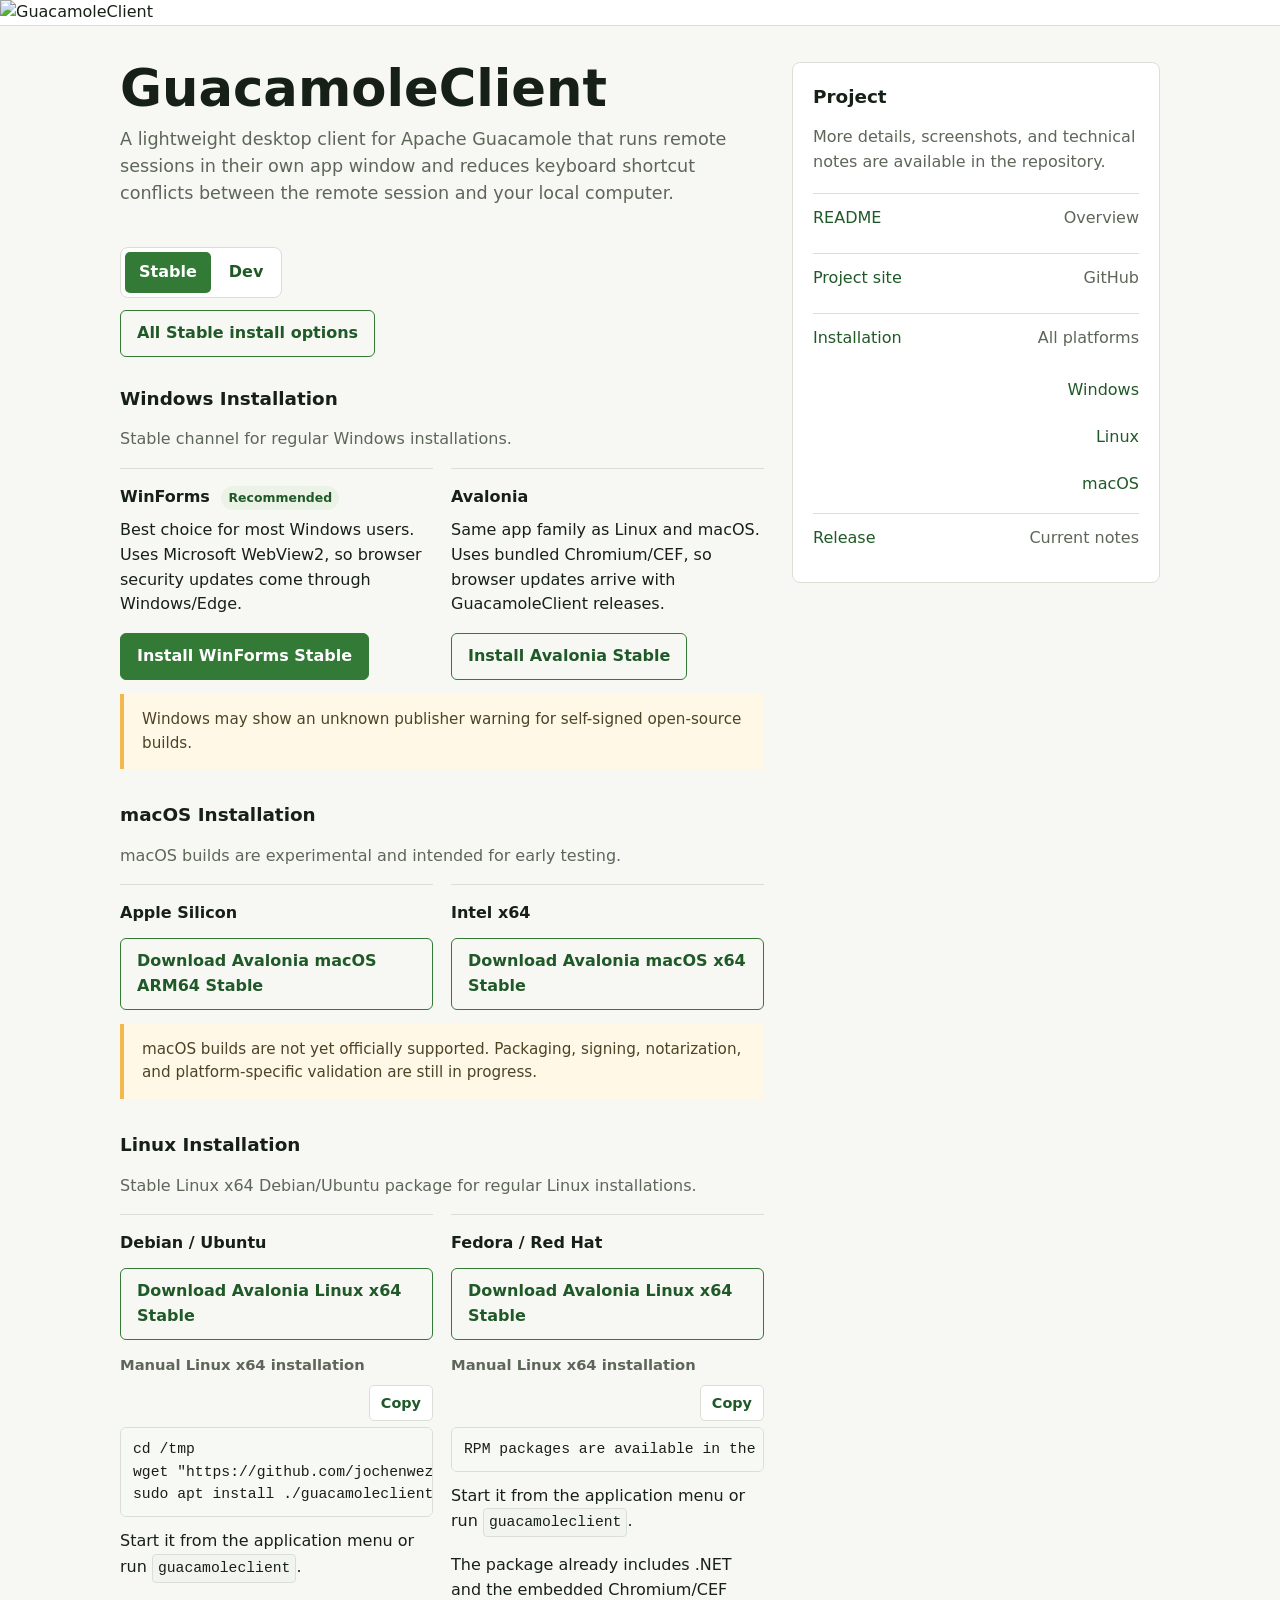
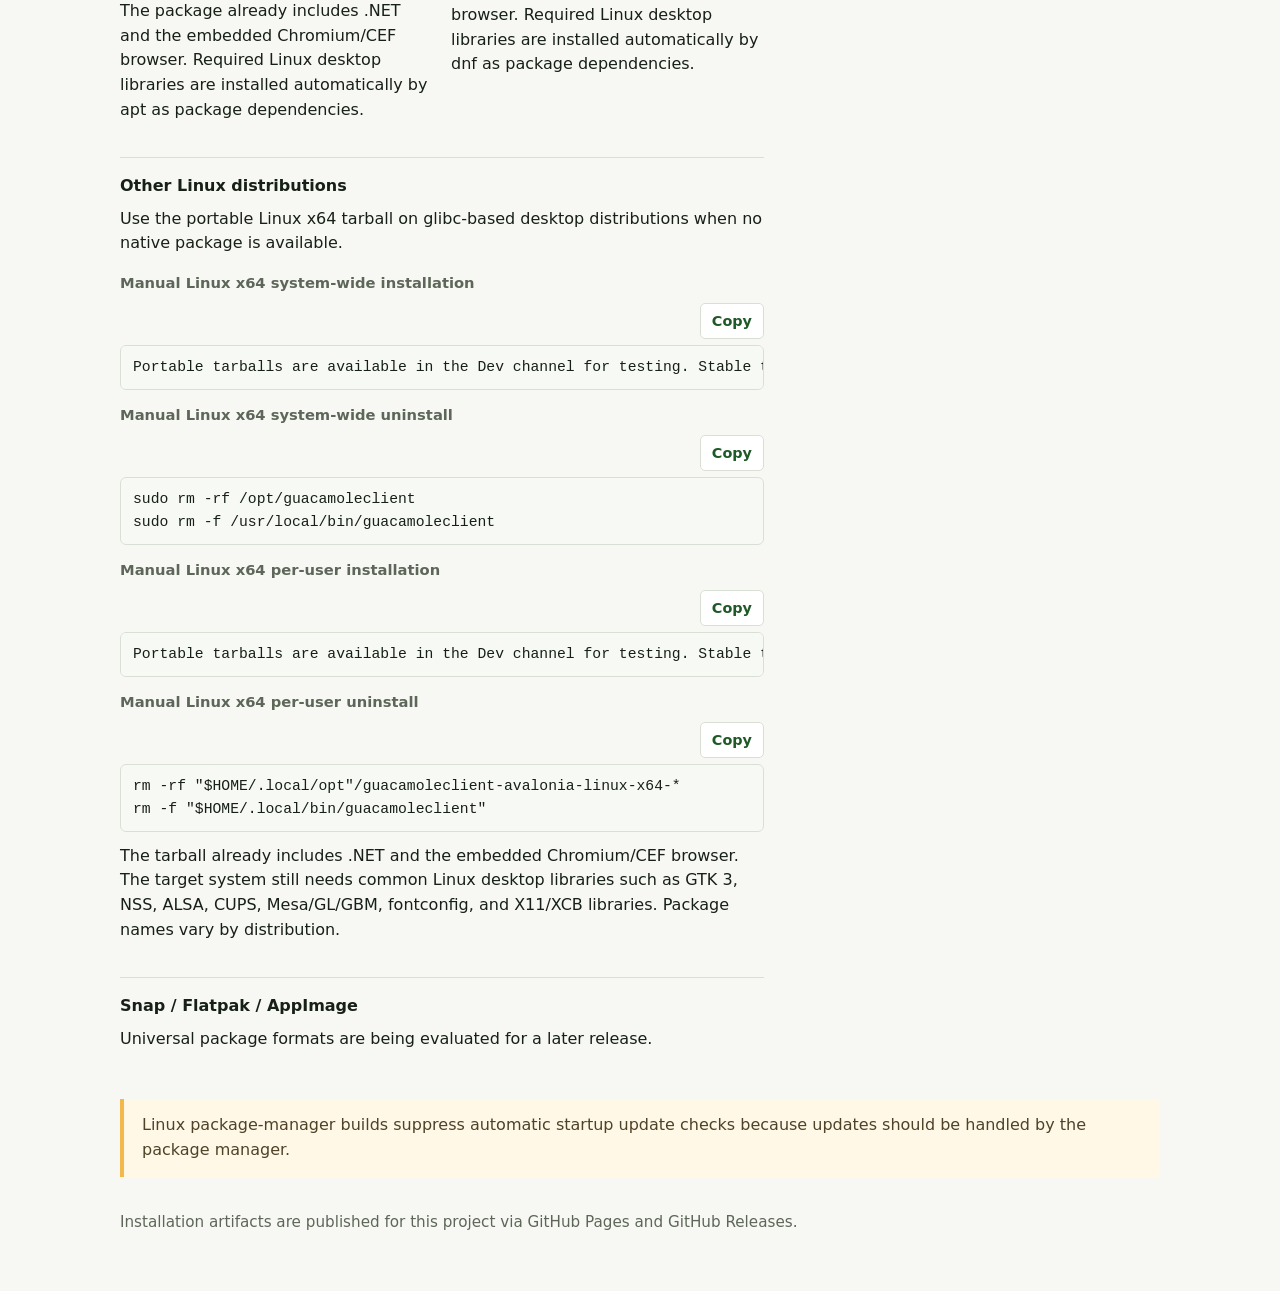
==== commit ebafef72: "Style macOS support warning" ====
--- a/docs/clickonce/index.html
+++ b/docs/clickonce/index.html
@@ -410,7 +410,7 @@
                 </div>
               </section>
             </div>
-            <p class="inline-note">macOS builds are not yet officially supported. Packaging, signing, notarization, and platform-specific validation are still in progress.</p>
+            <p class="note inline-note">macOS builds are not yet officially supported. Packaging, signing, notarization, and platform-specific validation are still in progress.</p>
           </section>
 
           <section class="linux-install" aria-labelledby="linux-install-title">
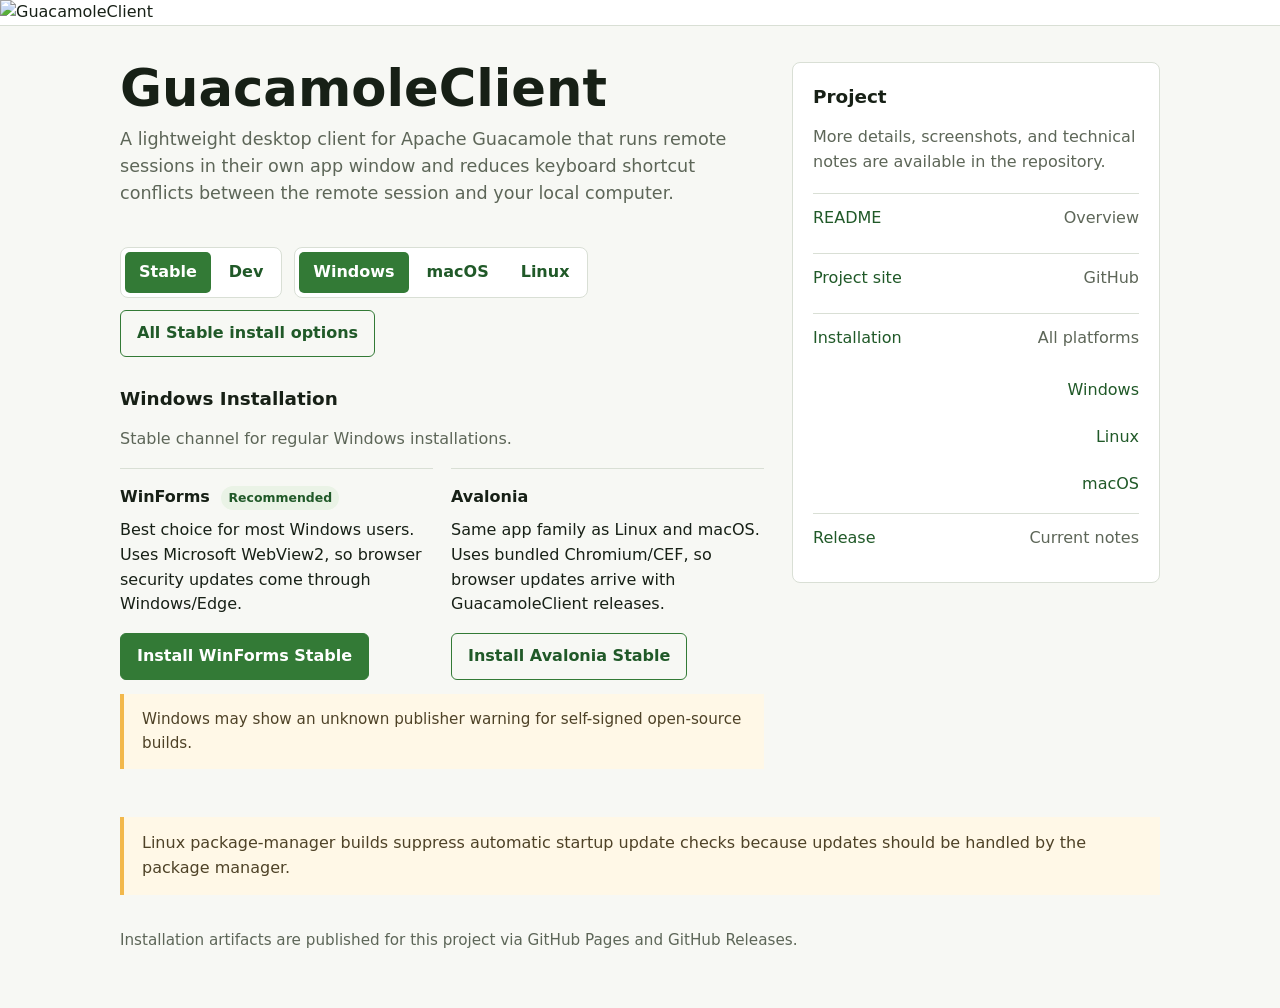
==== commit d3772416: "Improve install page platform selection" ====
--- a/docs/clickonce/index.html
+++ b/docs/clickonce/index.html
@@ -10,7 +10,7 @@
     <title>GuacamoleClient</title>
     <style>
       :root {
-        color-scheme: light;
+        color-scheme: light dark;
         --ink: #172016;
         --muted: #5d6658;
         --line: #d9dfd5;
@@ -18,7 +18,30 @@
         --panel: #ffffff;
         --green: #337a36;
         --green-dark: #205928;
+        --code-bg: #f2f5ef;
+        --pre-bg: #f7f9f4;
+        --badge-bg: #eaf3e6;
+        --note-bg: #fff8e7;
+        --note-ink: #4e4227;
         --gold: #f2b84b;
+      }
+
+      @media (prefers-color-scheme: dark) {
+        :root {
+          --ink: #edf4ea;
+          --muted: #b8c6b3;
+          --line: #344432;
+          --page: #10160f;
+          --panel: #172016;
+          --green: #5fbf63;
+          --green-dark: #8bd68e;
+          --code-bg: #10190f;
+          --pre-bg: #0d140c;
+          --badge-bg: #21341f;
+          --note-bg: #2d2512;
+          --note-ink: #f7e6bd;
+          --gold: #e8b54e;
+        }
       }
 
       * {
@@ -113,7 +136,7 @@
         margin-left: 6px;
         padding: 2px 7px;
         border-radius: 999px;
-        background: #eaf3e6;
+        background: var(--badge-bg);
         color: var(--green-dark);
         font-size: 0.78rem;
         font-weight: 700;
@@ -144,6 +167,17 @@
       .channel-tab[aria-selected="true"] {
         background: var(--green);
         color: #fff;
+      }
+
+      .tab-row {
+        display: flex;
+        flex-wrap: wrap;
+        gap: 12px;
+        align-items: center;
+      }
+
+      [data-platform-panel][hidden] {
+        display: none;
       }
 
       .button {
@@ -259,7 +293,7 @@
         padding: 2px 5px;
         border: 1px solid var(--line);
         border-radius: 4px;
-        background: #f2f5ef;
+        background: var(--code-bg);
         overflow-wrap: anywhere;
         font-family: "Cascadia Mono", "Consolas", monospace;
         font-size: 0.92em;
@@ -271,7 +305,7 @@
         overflow-x: auto;
         border: 1px solid var(--line);
         border-radius: 6px;
-        background: #f7f9f4;
+        background: var(--pre-bg);
         padding: 10px 12px;
       }
 
@@ -322,8 +356,8 @@
         margin-top: 32px;
         border-left: 4px solid var(--gold);
         padding: 14px 18px;
-        background: #fff8e7;
-        color: #4e4227;
+        background: var(--note-bg);
+        color: var(--note-ink);
       }
 
       .note.inline-note {
@@ -361,15 +395,22 @@
             A lightweight desktop client for Apache Guacamole that runs remote sessions in their own app window and reduces keyboard shortcut conflicts between the remote session and your local computer.
           </p>
 
-          <div class="channel-tabs" role="tablist" aria-label="Installation channel">
-            <button id="channel-stable" class="channel-tab" type="button" role="tab" aria-selected="true" data-select-channel="stable">Stable</button>
-            <button id="channel-dev" class="channel-tab" type="button" role="tab" aria-selected="false" data-select-channel="dev">Dev</button>
+          <div class="tab-row">
+            <div class="channel-tabs" role="tablist" aria-label="Installation channel">
+              <button id="channel-stable" class="channel-tab" type="button" role="tab" aria-selected="true" data-select-channel="stable">Stable</button>
+              <button id="channel-dev" class="channel-tab" type="button" role="tab" aria-selected="false" data-select-channel="dev">Dev</button>
+            </div>
+            <div class="channel-tabs" role="tablist" aria-label="Installation platform">
+              <button id="platform-windows" class="channel-tab" type="button" role="tab" aria-selected="true" data-select-platform="windows">Windows</button>
+              <button id="platform-macos" class="channel-tab" type="button" role="tab" aria-selected="false" data-select-platform="macos">macOS</button>
+              <button id="platform-linux" class="channel-tab" type="button" role="tab" aria-selected="false" data-select-platform="linux">Linux</button>
+            </div>
           </div>
           <div class="actions">
             <a id="all-install-options-link" class="button secondary" href="https://github.com/jochenwezel/GuacamoleClient/releases">All install options</a>
           </div>
 
-          <section class="install" aria-labelledby="windows-install-title">
+          <section class="install" aria-labelledby="windows-install-title" data-platform-panel="windows">
             <p id="update-status" class="update-status" hidden></p>
             <h2 id="windows-install-title">Windows Installation</h2>
             <p id="windows-channel-summary" class="channel-summary">Stable channel for regular Windows installations.</p>
@@ -392,7 +433,7 @@
             <p class="note inline-note">Windows may show an unknown publisher warning for self-signed open-source builds.</p>
           </section>
 
-          <section class="linux-install" aria-labelledby="macos-install-title">
+          <section class="linux-install" aria-labelledby="macos-install-title" data-platform-panel="macos" hidden>
             <h2 id="macos-install-title">macOS Installation</h2>
             <p id="macos-channel-summary" class="channel-summary">macOS builds are experimental and intended for early testing.</p>
             <div class="distro-grid">
@@ -413,7 +454,7 @@
             <p class="note inline-note">macOS builds are not yet officially supported. Packaging, signing, notarization, and platform-specific validation are still in progress.</p>
           </section>
 
-          <section class="linux-install" aria-labelledby="linux-install-title">
+          <section class="linux-install" aria-labelledby="linux-install-title" data-platform-panel="linux" hidden>
             <h2 id="linux-install-title">Linux Installation</h2>
             <p id="linux-channel-summary" class="channel-summary">Stable Debian/Ubuntu package for regular Linux installations.</p>
             <div class="distro-grid">
@@ -427,12 +468,12 @@
                   <button id="copy-linux-command" class="copy-button" type="button" data-default-label="Copy" data-copied-label="Copied">Copy</button>
                 </div>
                 <pre><code id="linux-debian-command" data-fallback-stable-command='cd /tmp
-wget "https://github.com/jochenwezel/GuacamoleClient/releases/download/__AVALONIA_DEB_RELEASE_TAG__/guacamoleclient-avalonia___AVALONIA_DEB_VERSION___amd64.deb"
-sudo apt install ./guacamoleclient-avalonia___AVALONIA_DEB_VERSION___amd64.deb' data-fallback-dev-command='Open the latest preview release on GitHub and download the guacamoleclient-avalonia_*_amd64.deb asset.
+wget "https://github.com/jochenwezel/GuacamoleClient/releases/download/__AVALONIA_DEB_RELEASE_TAG__/guacamoleclient-avalonia-linux-x64___AVALONIA_DEB_VERSION___amd64.deb"
+sudo apt install ./guacamoleclient-avalonia-linux-x64___AVALONIA_DEB_VERSION___amd64.deb' data-fallback-dev-command='Open the latest preview release on GitHub and download the guacamoleclient-avalonia-linux-x64_*_amd64.deb asset.
 Then run:
-sudo apt install ./guacamoleclient-avalonia_*_amd64.deb'>cd /tmp
-wget "https://github.com/jochenwezel/GuacamoleClient/releases/download/__AVALONIA_DEB_RELEASE_TAG__/guacamoleclient-avalonia___AVALONIA_DEB_VERSION___amd64.deb"
-sudo apt install ./guacamoleclient-avalonia___AVALONIA_DEB_VERSION___amd64.deb</code></pre>
+sudo apt install ./guacamoleclient-avalonia-linux-x64_*_amd64.deb'>cd /tmp
+wget "https://github.com/jochenwezel/GuacamoleClient/releases/download/__AVALONIA_DEB_RELEASE_TAG__/guacamoleclient-avalonia-linux-x64___AVALONIA_DEB_VERSION___amd64.deb"
+sudo apt install ./guacamoleclient-avalonia-linux-x64___AVALONIA_DEB_VERSION___amd64.deb</code></pre>
                 <p>Start it from the application menu or run <code>guacamoleclient</code>.</p>
                 <p>The package already includes .NET and the embedded Chromium/CEF browser. Required Linux desktop libraries are installed automatically by apt as package dependencies.</p>
               </section>
@@ -446,9 +487,9 @@
                 <div class="command-header">
                   <button id="copy-linux-rpm-command" class="copy-button" type="button" data-default-label="Copy" data-copied-label="Copied">Copy</button>
                 </div>
-                <pre><code id="linux-rpm-command" data-fallback-stable-command='RPM packages are available in the Dev channel for testing. Stable RPM packages will appear here after the next Stable release.' data-fallback-dev-command='Open the latest preview release on GitHub and download the guacamoleclient-avalonia-*.x86_64.rpm asset.
+                <pre><code id="linux-rpm-command" data-fallback-stable-command='RPM packages are available in the Dev channel for testing. Stable RPM packages will appear here after the next Stable release.' data-fallback-dev-command='Open the latest preview release on GitHub and download the guacamoleclient-avalonia-linux-x64-*.x86_64.rpm asset.
 Then run:
-sudo dnf install ./guacamoleclient-avalonia-*.x86_64.rpm'>RPM packages are available in the Dev channel for testing. Stable RPM packages will appear here after the next Stable release.</code></pre>
+sudo dnf install ./guacamoleclient-avalonia-linux-x64-*.x86_64.rpm'>RPM packages are available in the Dev channel for testing. Stable RPM packages will appear here after the next Stable release.</code></pre>
                 <p>Start it from the application menu or run <code>guacamoleclient</code>.</p>
                 <p>The package already includes .NET and the embedded Chromium/CEF browser. Required Linux desktop libraries are installed automatically by dnf as package dependencies.</p>
               </section>
@@ -528,6 +569,8 @@
         const params = new URLSearchParams(window.location.search);
         const statusEl = document.getElementById("update-status");
         const channelTabs = Array.from(document.querySelectorAll("[data-select-channel]"));
+        const platformTabs = Array.from(document.querySelectorAll("[data-select-platform]"));
+        const platformPanels = Array.from(document.querySelectorAll("[data-platform-panel]"));
         const allInstallOptionsLink = document.getElementById("all-install-options-link");
         const clickOnceButton = document.getElementById("install-clickonce");
         const windowsAvaloniaLink = document.getElementById("windows-avalonia-link");
@@ -551,6 +594,9 @@
         const copyLinuxTarballUninstallCommandButton = document.getElementById("copy-linux-tarball-uninstall-command");
         const copyLinuxTarballUserUninstallCommandButton = document.getElementById("copy-linux-tarball-user-uninstall-command");
         const requestedChannel = params.get("channel") === "dev" ? "dev" : "stable";
+        const requestedPlatform = ["windows", "macos", "linux"].includes(params.get("platform"))
+          ? params.get("platform")
+          : "windows";
 
         let updateMetadata = null;
 
@@ -668,6 +714,18 @@
 "$HOME/.local/bin/guacamoleclient"`;
         };
 
+        const selectPlatform = platform => {
+          const selectedPlatform = ["windows", "macos", "linux"].includes(platform) ? platform : "windows";
+
+          platformTabs.forEach(tab => {
+            tab.setAttribute("aria-selected", tab.dataset.selectPlatform === selectedPlatform ? "true" : "false");
+          });
+
+          platformPanels.forEach(panel => {
+            panel.hidden = panel.dataset.platformPanel !== selectedPlatform;
+          });
+        };
+
         const selectChannel = channel => {
           const selectedChannel = channel === "dev" ? "dev" : "stable";
           const text = channelText[selectedChannel];
@@ -788,6 +846,13 @@
           });
         });
 
+        platformTabs.forEach(tab => {
+          tab.addEventListener("click", () => {
+            const selectedPlatform = tab.dataset.selectPlatform || "windows";
+            selectPlatform(selectedPlatform);
+          });
+        });
+
         const copyText = async text => {
           if (navigator.clipboard?.writeText) {
             await navigator.clipboard.writeText(text);
@@ -863,6 +928,7 @@
         wireCopyButton(copyLinuxTarballUninstallCommandButton, linuxTarballUninstallCommand);
         wireCopyButton(copyLinuxTarballUserUninstallCommandButton, linuxTarballUserUninstallCommand);
 
+        selectPlatform(requestedPlatform);
         selectChannel(requestedChannel);
 
         fetch("./app-updates.json", { cache: "no-store" })
@@ -875,6 +941,7 @@
           .then(meta => {
             updateMetadata = meta;
             const channels = meta?.apps?.winforms?.channels;
+            selectPlatform(requestedPlatform);
             selectChannel(requestedChannel);
 
             if (params.get("app") !== "winforms-clickonce") {
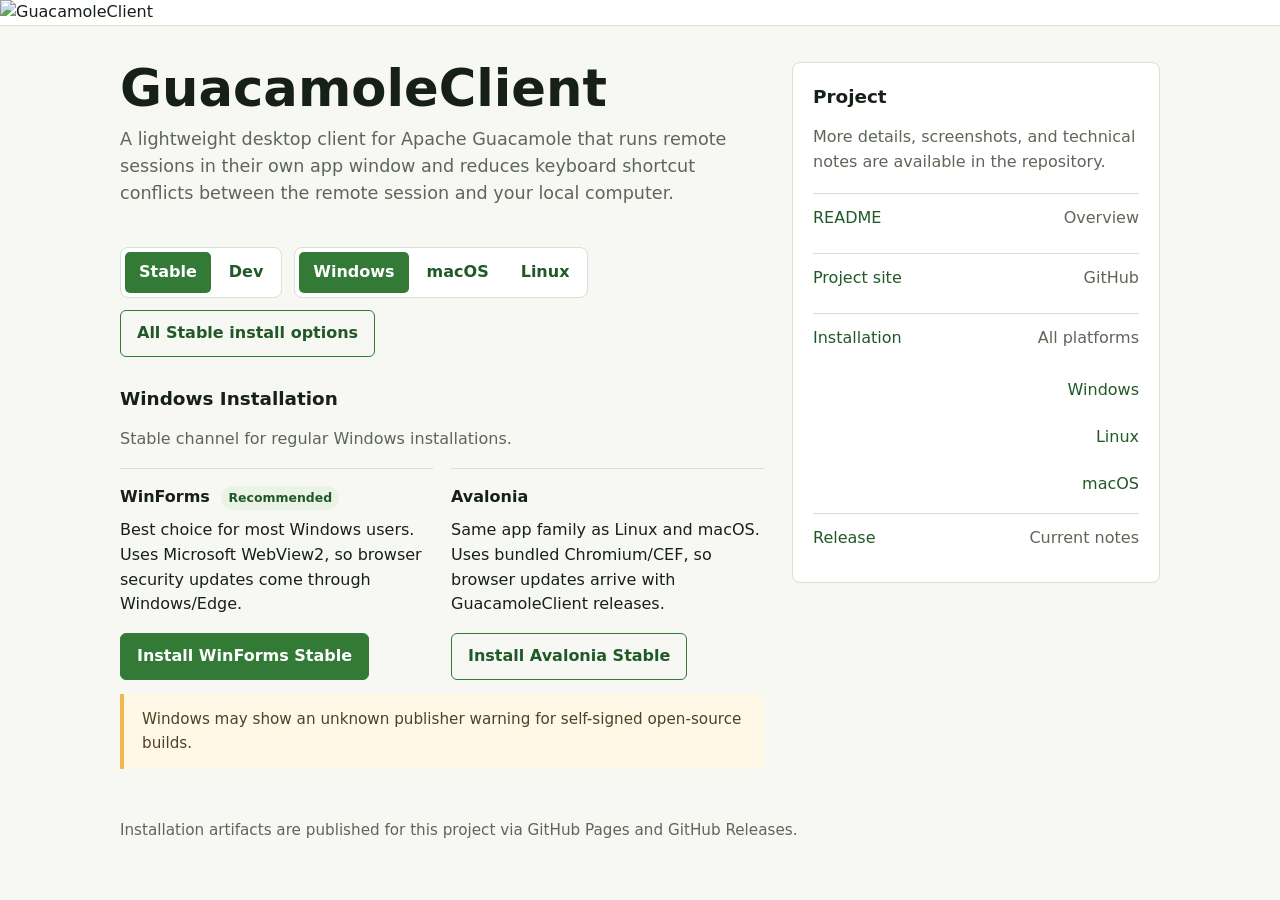
==== commit d3d644d7: "Gate unstable macOS and Linux release assets" ====
--- a/docs/clickonce/index.html
+++ b/docs/clickonce/index.html
@@ -180,6 +180,10 @@
         display: none;
       }
 
+      [data-deployment-section][hidden] {
+        display: none;
+      }
+
       .button {
         display: inline-flex;
         align-items: center;
@@ -436,15 +440,16 @@
           <section class="linux-install" aria-labelledby="macos-install-title" data-platform-panel="macos" hidden>
             <h2 id="macos-install-title">macOS Installation</h2>
             <p id="macos-channel-summary" class="channel-summary">macOS builds are experimental and intended for early testing.</p>
+            <p id="macos-stable-note" class="note inline-note" hidden>Stable macOS builds are not available yet. Use the Dev channel for current macOS test builds.</p>
             <div class="distro-grid">
-              <section class="distro" aria-labelledby="macos-arm64-title">
+              <section class="distro" aria-labelledby="macos-arm64-title" data-deployment-section="macos-arm64-zip">
                 <h3 id="macos-arm64-title">Apple Silicon</h3>
                 <div class="actions">
                   <a id="macos-arm64-link" class="button secondary" href="https://github.com/jochenwezel/GuacamoleClient/releases">Download Avalonia macOS ARM64 Stable</a>
                 </div>
               </section>
 
-              <section class="distro" aria-labelledby="macos-x64-title">
+              <section class="distro" aria-labelledby="macos-x64-title" data-deployment-section="macos-x64-zip">
                 <h3 id="macos-x64-title">Intel x64</h3>
                 <div class="actions">
                   <a id="macos-x64-link" class="button secondary" href="https://github.com/jochenwezel/GuacamoleClient/releases">Download Avalonia macOS x64 Stable</a>
@@ -457,8 +462,9 @@
           <section class="linux-install" aria-labelledby="linux-install-title" data-platform-panel="linux" hidden>
             <h2 id="linux-install-title">Linux Installation</h2>
             <p id="linux-channel-summary" class="channel-summary">Stable Debian/Ubuntu package for regular Linux installations.</p>
+            <p id="linux-stable-note" class="note inline-note" hidden>Stable Linux builds are not available yet. Use the Dev channel for current Linux test builds.</p>
             <div class="distro-grid">
-              <section class="distro" aria-labelledby="linux-debian-title">
+              <section class="distro" aria-labelledby="linux-debian-title" data-deployment-section="linux-deb-direct">
                 <h3 id="linux-debian-title">Debian / Ubuntu</h3>
                 <div class="actions">
                   <a id="linux-release-link" class="button secondary" href="https://github.com/jochenwezel/GuacamoleClient/releases">Download Avalonia Linux x64 Stable</a>
@@ -478,7 +484,7 @@
                 <p>The package already includes .NET and the embedded Chromium/CEF browser. Required Linux desktop libraries are installed automatically by apt as package dependencies.</p>
               </section>
 
-              <section class="distro" aria-labelledby="linux-rpm-title">
+              <section class="distro" aria-labelledby="linux-rpm-title" data-deployment-section="linux-rpm-direct">
                 <h3 id="linux-rpm-title">Fedora / Red Hat</h3>
                 <div class="actions">
                   <a id="linux-rpm-release-link" class="button secondary" href="https://github.com/jochenwezel/GuacamoleClient/releases">Download Avalonia Linux x64 Dev</a>
@@ -494,7 +500,7 @@
                 <p>The package already includes .NET and the embedded Chromium/CEF browser. Required Linux desktop libraries are installed automatically by dnf as package dependencies.</p>
               </section>
 
-              <section class="distro wide" aria-labelledby="linux-arch-title">
+              <section class="distro wide" aria-labelledby="linux-arch-title" data-deployment-section="linux-tarball-direct">
                 <h3 id="linux-arch-title">Other Linux distributions</h3>
                 <p>Use the portable Linux x64 tarball on glibc-based desktop distributions when no native package is available.</p>
                 <p class="command-title">Manual Linux x64 system-wide installation</p>
@@ -556,7 +562,7 @@
         </aside>
       </section>
 
-      <section class="note" aria-label="Linux package-manager note">
+      <section class="note" aria-label="Linux package-manager note" data-platform-panel="linux" hidden>
         Linux package-manager builds suppress automatic startup update checks because updates should be handled by the package manager.
       </section>
 
@@ -571,12 +577,15 @@
         const channelTabs = Array.from(document.querySelectorAll("[data-select-channel]"));
         const platformTabs = Array.from(document.querySelectorAll("[data-select-platform]"));
         const platformPanels = Array.from(document.querySelectorAll("[data-platform-panel]"));
+        const deploymentSections = Array.from(document.querySelectorAll("[data-deployment-section]"));
         const allInstallOptionsLink = document.getElementById("all-install-options-link");
         const clickOnceButton = document.getElementById("install-clickonce");
         const windowsAvaloniaLink = document.getElementById("windows-avalonia-link");
         const windowsSummary = document.getElementById("windows-channel-summary");
         const linuxSummary = document.getElementById("linux-channel-summary");
         const macosSummary = document.getElementById("macos-channel-summary");
+        const linuxStableNote = document.getElementById("linux-stable-note");
+        const macosStableNote = document.getElementById("macos-stable-note");
         const linuxCommand = document.getElementById("linux-debian-command");
         const linuxRpmCommand = document.getElementById("linux-rpm-command");
         const linuxTarballCommand = document.getElementById("linux-tarball-command");
@@ -639,6 +648,10 @@
         };
 
         const buildLinuxDebCommand = deployment => {
+          if (!hasUsablePackageDeployment(deployment)) {
+            return null;
+          }
+
           const packageUrl = deployment?.packageUrl;
           const packageFileName = deployment?.packageFileName;
           if (!packageUrl || !packageFileName) {
@@ -660,6 +673,17 @@
             && !packageUrl.includes("vunknown")
             && !packageFileName.includes("unknown")
             && releaseTag !== "vunknown";
+        };
+
+        const isStableDisabled = (selectedChannel, deployment) =>
+          selectedChannel === "stable" && deployment?.stableDisabled === true;
+
+        const setDeploymentSectionVisible = (deploymentType, visible) => {
+          deploymentSections
+            .filter(section => section.dataset.deploymentSection === deploymentType)
+            .forEach(section => {
+              section.hidden = !visible;
+            });
         };
 
         const buildReleaseUrl = version => {
@@ -736,6 +760,17 @@
           const linuxTarballDeployment = avaloniaChannel?.deployments?.["linux-tarball-direct"];
           const macosArm64Deployment = avaloniaChannel?.deployments?.["macos-arm64-zip"];
           const macosX64Deployment = avaloniaChannel?.deployments?.["macos-x64-zip"];
+          const devAvaloniaChannel = updateMetadata?.apps?.avalonia?.channels?.dev;
+          const devLinuxDebDeployment = devAvaloniaChannel?.deployments?.["linux-deb-direct"];
+          const devLinuxRpmDeployment = devAvaloniaChannel?.deployments?.["linux-rpm-direct"];
+          const devLinuxTarballDeployment = devAvaloniaChannel?.deployments?.["linux-tarball-direct"];
+          const devMacosArm64Deployment = devAvaloniaChannel?.deployments?.["macos-arm64-zip"];
+          const devMacosX64Deployment = devAvaloniaChannel?.deployments?.["macos-x64-zip"];
+          const linuxStableDisabled = isStableDisabled(selectedChannel, linuxDebDeployment)
+            && isStableDisabled(selectedChannel, linuxRpmDeployment)
+            && isStableDisabled(selectedChannel, linuxTarballDeployment);
+          const macosStableDisabled = isStableDisabled(selectedChannel, macosArm64Deployment)
+            && isStableDisabled(selectedChannel, macosX64Deployment);
 
           channelTabs.forEach(tab => {
             tab.setAttribute("aria-selected", tab.dataset.selectChannel === selectedChannel ? "true" : "false");
@@ -748,16 +783,36 @@
           }
 
           if (linuxSummary) {
-            linuxSummary.textContent = avaloniaChannel?.version
+            linuxSummary.hidden = linuxStableDisabled;
+            linuxSummary.textContent = linuxStableDisabled
+              ? "Linux builds are currently available through the Dev channel only."
+              : avaloniaChannel?.version
               ? `${text.linuxSummary} Current version: v${avaloniaChannel.version}.`
               : text.linuxSummary;
           }
 
           if (macosSummary) {
-            macosSummary.textContent = avaloniaChannel?.version
+            macosSummary.hidden = macosStableDisabled;
+            macosSummary.textContent = macosStableDisabled
+              ? "macOS builds are currently available through the Dev channel only."
+              : avaloniaChannel?.version
               ? `${text.macosSummary} Current version: v${avaloniaChannel.version}.`
               : text.macosSummary;
           }
+
+          if (linuxStableNote) {
+            linuxStableNote.hidden = !linuxStableDisabled;
+          }
+
+          if (macosStableNote) {
+            macosStableNote.hidden = !macosStableDisabled;
+          }
+
+          setDeploymentSectionVisible("linux-deb-direct", !isStableDisabled(selectedChannel, linuxDebDeployment));
+          setDeploymentSectionVisible("linux-rpm-direct", !isStableDisabled(selectedChannel, linuxRpmDeployment));
+          setDeploymentSectionVisible("linux-tarball-direct", !isStableDisabled(selectedChannel, linuxTarballDeployment));
+          setDeploymentSectionVisible("macos-arm64-zip", !isStableDisabled(selectedChannel, macosArm64Deployment));
+          setDeploymentSectionVisible("macos-x64-zip", !isStableDisabled(selectedChannel, macosX64Deployment));
 
           if (allInstallOptionsLink) {
             const releaseVersion = avaloniaChannel?.version || winformsChannel?.version;
@@ -785,55 +840,79 @@
           }
 
           if (linuxCommand) {
-            linuxCommand.textContent = buildLinuxDebCommand(linuxDebDeployment) || text.linuxCommand;
+            linuxCommand.textContent = linuxStableDisabled
+              ? "Stable Linux packages are not available yet. Select the Dev channel to download the current Linux test package."
+              : buildLinuxDebCommand(linuxDebDeployment) || text.linuxCommand;
           }
 
           if (linuxRpmCommand) {
-            linuxRpmCommand.textContent = buildLinuxRpmCommand(linuxRpmDeployment) || text.linuxRpmCommand;
+            linuxRpmCommand.textContent = linuxStableDisabled
+              ? "Stable Linux packages are not available yet. Select the Dev channel to download the current Linux test package."
+              : buildLinuxRpmCommand(linuxRpmDeployment) || text.linuxRpmCommand;
           }
 
           if (linuxTarballCommand) {
-            linuxTarballCommand.textContent = buildLinuxTarballCommand(linuxTarballDeployment) || text.linuxTarballCommand;
+            linuxTarballCommand.textContent = linuxStableDisabled
+              ? "Stable Linux tarballs are not available yet. Select the Dev channel to download the current Linux test tarball."
+              : buildLinuxTarballCommand(linuxTarballDeployment) || text.linuxTarballCommand;
           }
 
           if (linuxTarballUserCommand) {
-            linuxTarballUserCommand.textContent = buildLinuxTarballUserCommand(linuxTarballDeployment) || text.linuxTarballUserCommand;
+            linuxTarballUserCommand.textContent = linuxStableDisabled
+              ? "Stable Linux tarballs are not available yet. Select the Dev channel to download the current Linux test tarball."
+              : buildLinuxTarballUserCommand(linuxTarballDeployment) || text.linuxTarballUserCommand;
           }
 
           if (linuxReleaseLink) {
             const linuxPackageLabel = selectedChannel === "dev" ? "Download Avalonia Linux x64 Dev" : "Download Avalonia Linux x64 Stable";
-            linuxReleaseLink.textContent = linuxDebDeployment?.packageFileName && avaloniaChannel?.version
+            linuxReleaseLink.textContent = linuxStableDisabled && devAvaloniaChannel?.version
+              ? `Download Avalonia Linux x64 Dev v${devAvaloniaChannel.version} (.deb)`
+              : linuxDebDeployment?.packageFileName && avaloniaChannel?.version
               ? `${linuxPackageLabel} v${avaloniaChannel.version} (.deb)`
               : linuxPackageLabel;
-            linuxReleaseLink.href = linuxDebDeployment?.packageUrl || avaloniaChannel?.releasesUrl || "https://github.com/jochenwezel/GuacamoleClient/releases";
+            linuxReleaseLink.href = linuxStableDisabled && devLinuxDebDeployment?.packageUrl
+              ? devLinuxDebDeployment.packageUrl
+              : linuxDebDeployment?.packageUrl || avaloniaChannel?.releasesUrl || "https://github.com/jochenwezel/GuacamoleClient/releases";
           }
 
           if (linuxRpmReleaseLink) {
             const linuxRpmPackageLabel = selectedChannel === "dev" ? "Download Avalonia Linux x64 Dev" : "Download Avalonia Linux x64 Stable";
-            linuxRpmReleaseLink.textContent = hasUsablePackageDeployment(linuxRpmDeployment) && avaloniaChannel?.version
+            linuxRpmReleaseLink.textContent = linuxStableDisabled && devAvaloniaChannel?.version
+              ? `Download Avalonia Linux x64 Dev v${devAvaloniaChannel.version} (.rpm)`
+              : hasUsablePackageDeployment(linuxRpmDeployment) && avaloniaChannel?.version
               ? `${linuxRpmPackageLabel} v${avaloniaChannel.version} (.rpm)`
               : linuxRpmPackageLabel;
-            linuxRpmReleaseLink.href = hasUsablePackageDeployment(linuxRpmDeployment)
+            linuxRpmReleaseLink.href = linuxStableDisabled && devLinuxRpmDeployment?.packageUrl
+              ? devLinuxRpmDeployment.packageUrl
+              : hasUsablePackageDeployment(linuxRpmDeployment)
               ? linuxRpmDeployment.packageUrl
               : avaloniaChannel?.releasesUrl || "https://github.com/jochenwezel/GuacamoleClient/releases";
           }
 
           if (macosArm64Link) {
             const macosArm64Label = selectedChannel === "dev" ? "Download Avalonia macOS ARM64 Dev" : "Download Avalonia macOS ARM64 Stable";
-            macosArm64Link.textContent = hasUsablePackageDeployment(macosArm64Deployment) && avaloniaChannel?.version
+            macosArm64Link.textContent = macosStableDisabled && devAvaloniaChannel?.version
+              ? `Download Avalonia macOS ARM64 Dev v${devAvaloniaChannel.version} (.zip)`
+              : hasUsablePackageDeployment(macosArm64Deployment) && avaloniaChannel?.version
               ? `${macosArm64Label} v${avaloniaChannel.version} (.zip)`
               : macosArm64Label;
-            macosArm64Link.href = hasUsablePackageDeployment(macosArm64Deployment)
+            macosArm64Link.href = macosStableDisabled && devMacosArm64Deployment?.packageUrl
+              ? devMacosArm64Deployment.packageUrl
+              : hasUsablePackageDeployment(macosArm64Deployment)
               ? macosArm64Deployment.packageUrl
               : avaloniaChannel?.releasesUrl || "https://github.com/jochenwezel/GuacamoleClient/releases";
           }
 
           if (macosX64Link) {
             const macosX64Label = selectedChannel === "dev" ? "Download Avalonia macOS x64 Dev" : "Download Avalonia macOS x64 Stable";
-            macosX64Link.textContent = hasUsablePackageDeployment(macosX64Deployment) && avaloniaChannel?.version
+            macosX64Link.textContent = macosStableDisabled && devAvaloniaChannel?.version
+              ? `Download Avalonia macOS x64 Dev v${devAvaloniaChannel.version} (.zip)`
+              : hasUsablePackageDeployment(macosX64Deployment) && avaloniaChannel?.version
               ? `${macosX64Label} v${avaloniaChannel.version} (.zip)`
               : macosX64Label;
-            macosX64Link.href = hasUsablePackageDeployment(macosX64Deployment)
+            macosX64Link.href = macosStableDisabled && devMacosX64Deployment?.packageUrl
+              ? devMacosX64Deployment.packageUrl
+              : hasUsablePackageDeployment(macosX64Deployment)
               ? macosX64Deployment.packageUrl
               : avaloniaChannel?.releasesUrl || "https://github.com/jochenwezel/GuacamoleClient/releases";
           }
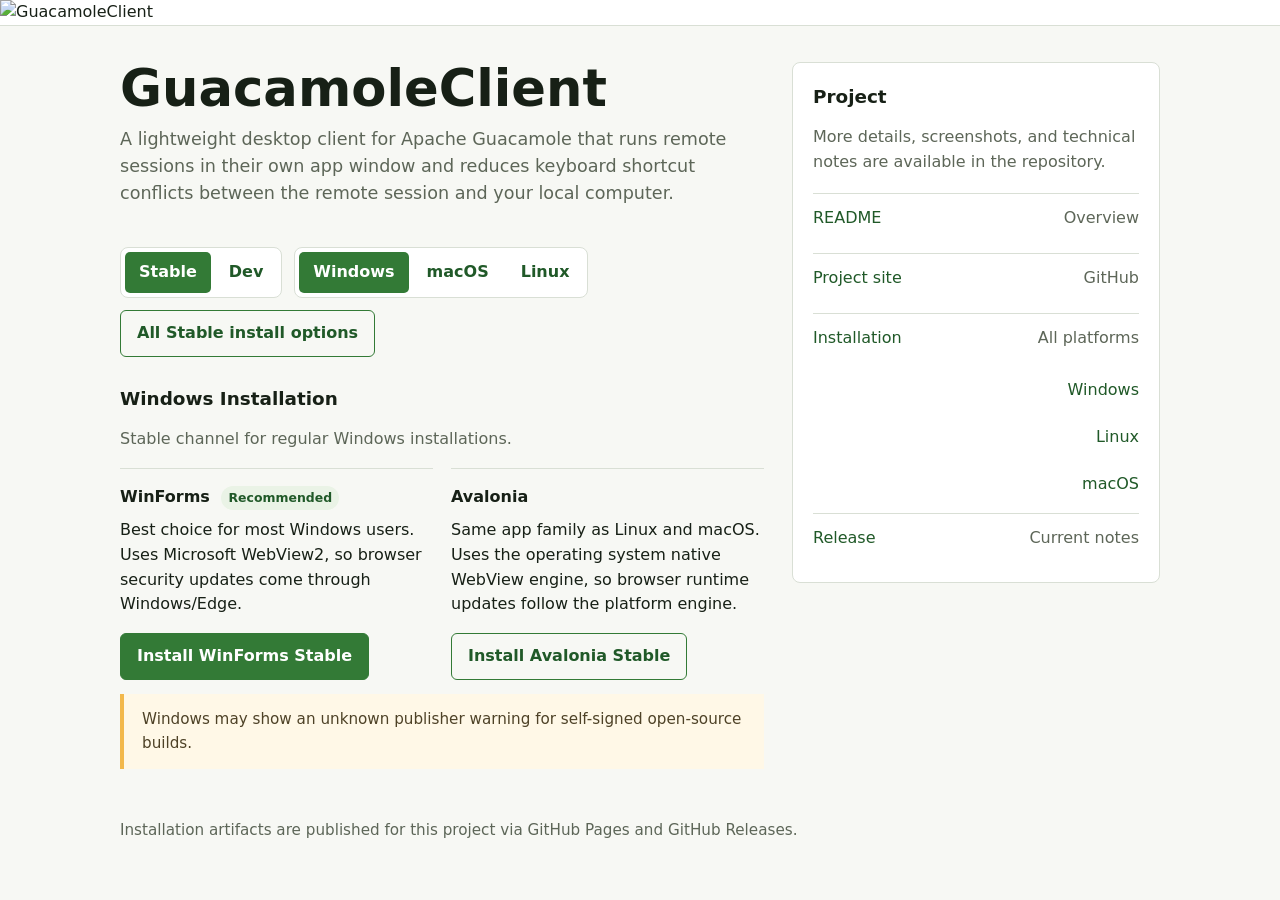
==== commit e6ab1a5a: "Migrate Avalonia client to Avalonia 12 native WebView" ====
--- a/docs/clickonce/index.html
+++ b/docs/clickonce/index.html
@@ -428,7 +428,7 @@
               </section>
               <section class="client-option" aria-labelledby="windows-avalonia-title">
                 <h3 id="windows-avalonia-title">Avalonia</h3>
-                <p>Same app family as Linux and macOS. Uses bundled Chromium/CEF, so browser updates arrive with GuacamoleClient releases.</p>
+                <p>Same app family as Linux and macOS. Uses the operating system native WebView engine, so browser runtime updates follow the platform engine.</p>
                 <div class="actions">
                   <a id="windows-avalonia-link" class="button secondary" href="./clickonce/avalonia/stable/GuacamoleClient-Avalonia.application">Install Avalonia Stable</a>
                 </div>
@@ -481,7 +481,7 @@
 wget "https://github.com/jochenwezel/GuacamoleClient/releases/download/__AVALONIA_DEB_RELEASE_TAG__/guacamoleclient-avalonia-linux-x64___AVALONIA_DEB_VERSION___amd64.deb"
 sudo apt install ./guacamoleclient-avalonia-linux-x64___AVALONIA_DEB_VERSION___amd64.deb</code></pre>
                 <p>Start it from the application menu or run <code>guacamoleclient</code>.</p>
-                <p>The package already includes .NET and the embedded Chromium/CEF browser. Required Linux desktop libraries are installed automatically by apt as package dependencies.</p>
+                <p>The package already includes .NET. The native WebView engine and required Linux desktop libraries are installed automatically by apt as package dependencies.</p>
               </section>
 
               <section class="distro" aria-labelledby="linux-rpm-title" data-deployment-section="linux-rpm-direct">
@@ -497,7 +497,7 @@
 Then run:
 sudo dnf install ./guacamoleclient-avalonia-linux-x64-*.x86_64.rpm'>RPM packages are available in the Dev channel for testing. Stable RPM packages will appear here after the next Stable release.</code></pre>
                 <p>Start it from the application menu or run <code>guacamoleclient</code>.</p>
-                <p>The package already includes .NET and the embedded Chromium/CEF browser. Required Linux desktop libraries are installed automatically by dnf as package dependencies.</p>
+                <p>The package already includes .NET. The native WebView engine and required Linux desktop libraries are installed automatically by dnf as package dependencies.</p>
               </section>
 
               <section class="distro wide" aria-labelledby="linux-arch-title" data-deployment-section="linux-tarball-direct">
@@ -535,7 +535,7 @@
                 </div>
                 <pre><code id="linux-tarball-user-uninstall-command">rm -rf "$HOME/.local/opt"/guacamoleclient-avalonia-linux-x64-*
 rm -f "$HOME/.local/bin/guacamoleclient"</code></pre>
-                <p>The tarball already includes .NET and the embedded Chromium/CEF browser. The target system still needs common Linux desktop libraries such as GTK 3, NSS, ALSA, CUPS, Mesa/GL/GBM, fontconfig, and X11/XCB libraries. Package names vary by distribution.</p>
+                <p>The tarball already includes .NET. The target system still needs the native WebView engine and common Linux desktop libraries such as GTK 3, WebKitGTK/WPE, NSS, ALSA, CUPS, Mesa/GL/GBM, fontconfig, and X11/XCB libraries. Package names vary by distribution.</p>
               </section>
 
               <section class="distro wide" aria-labelledby="linux-universal-title">
